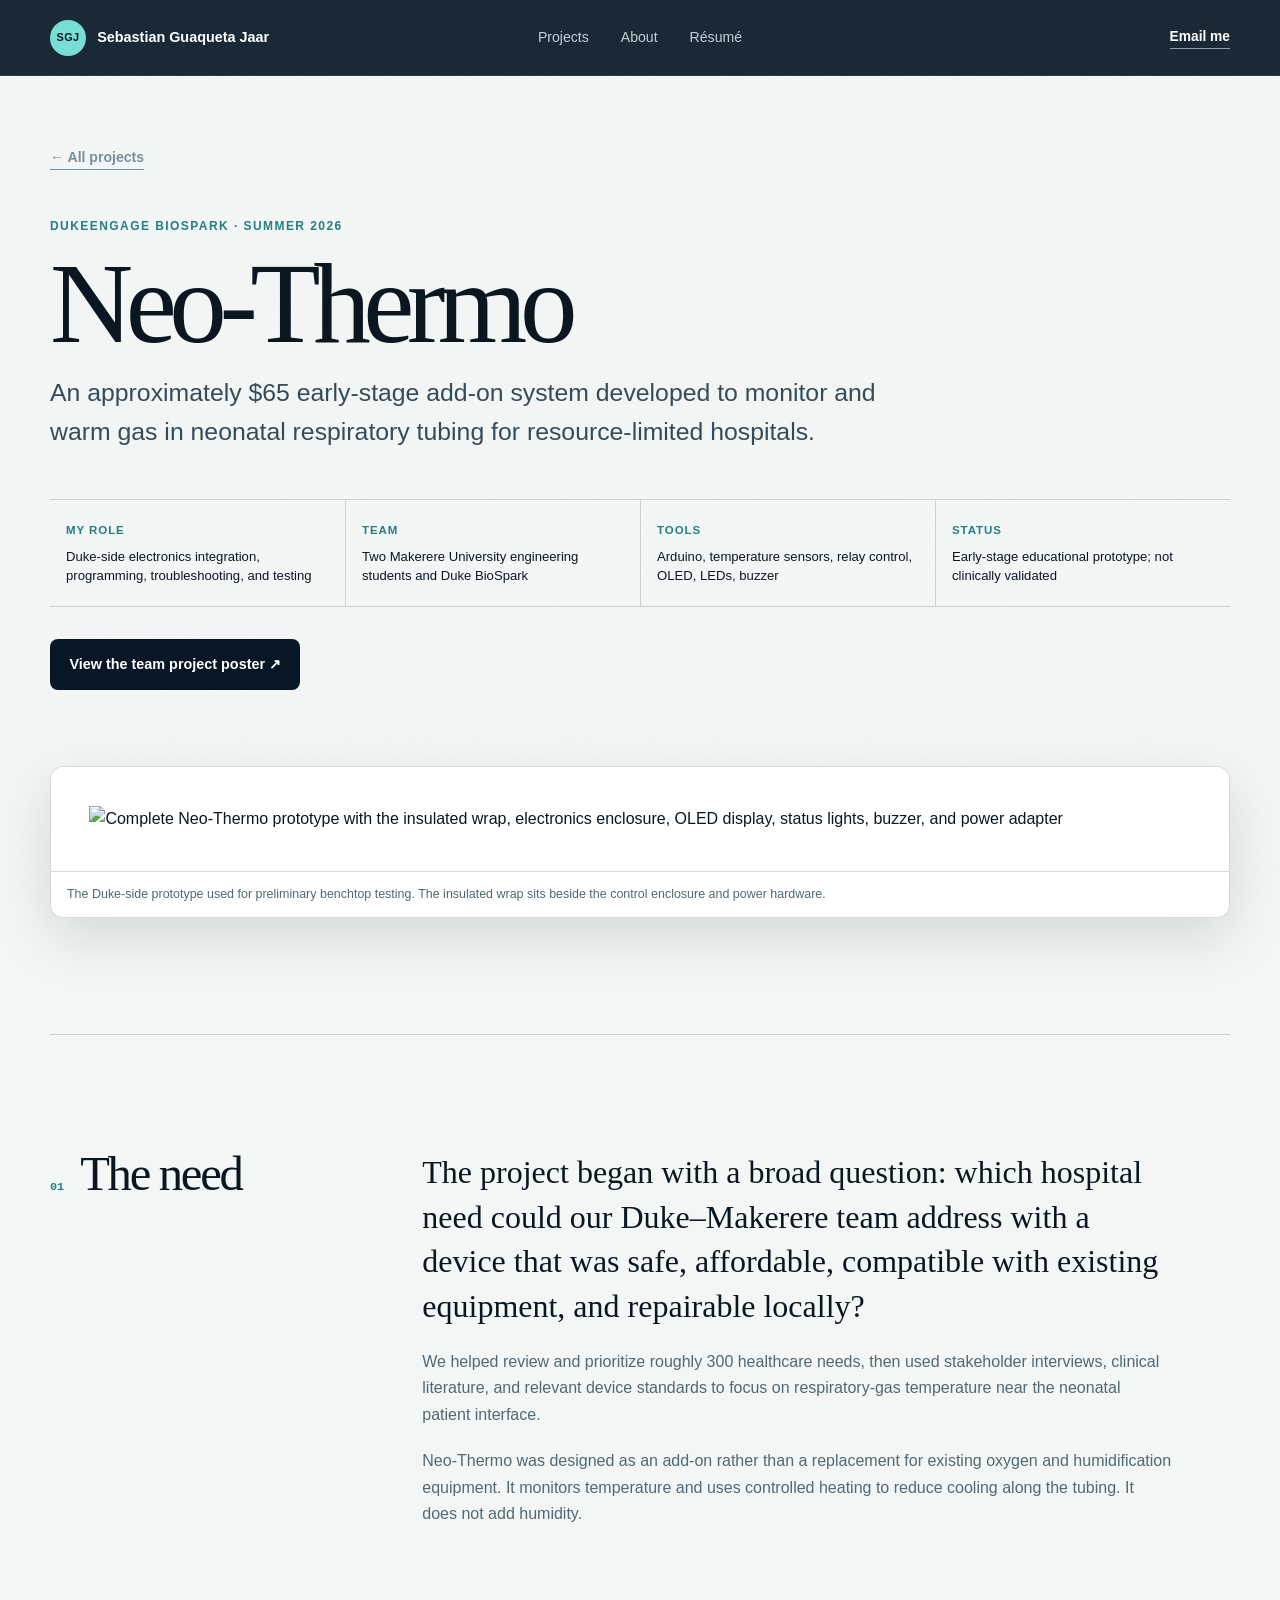
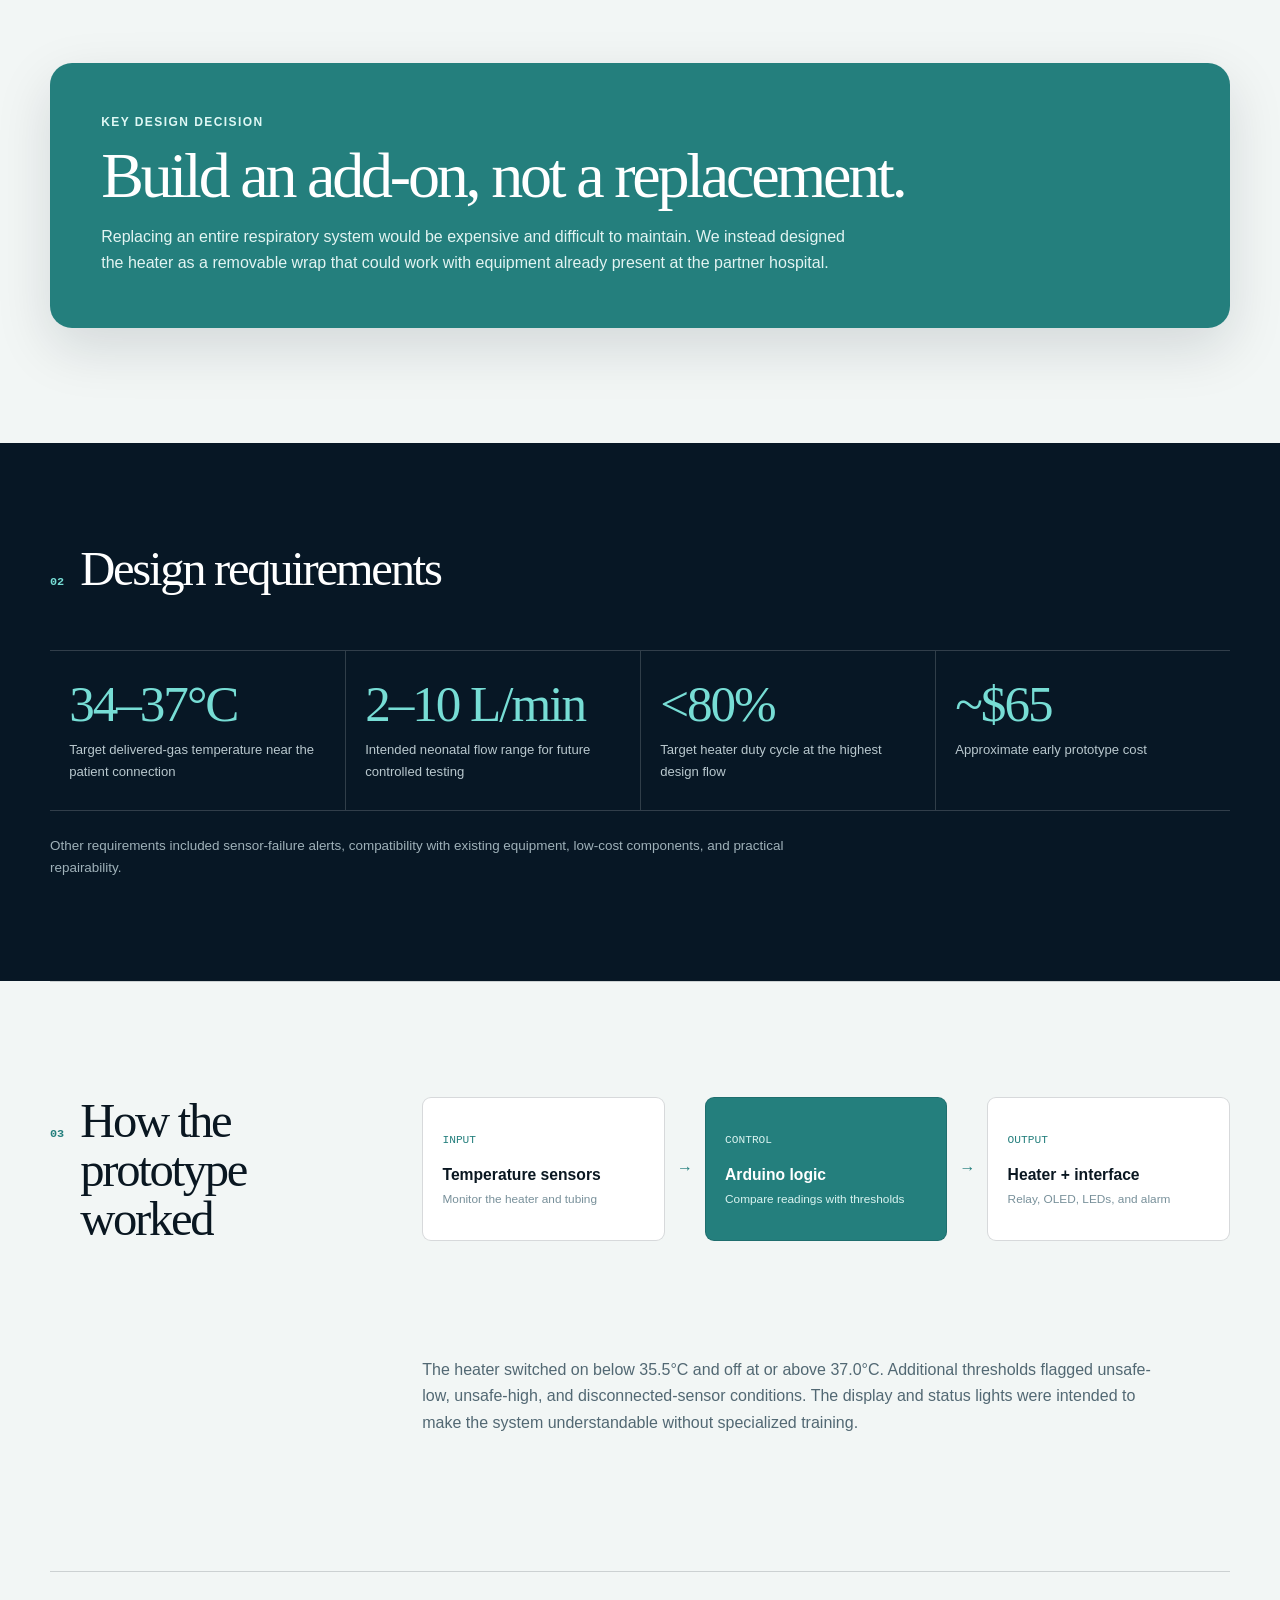
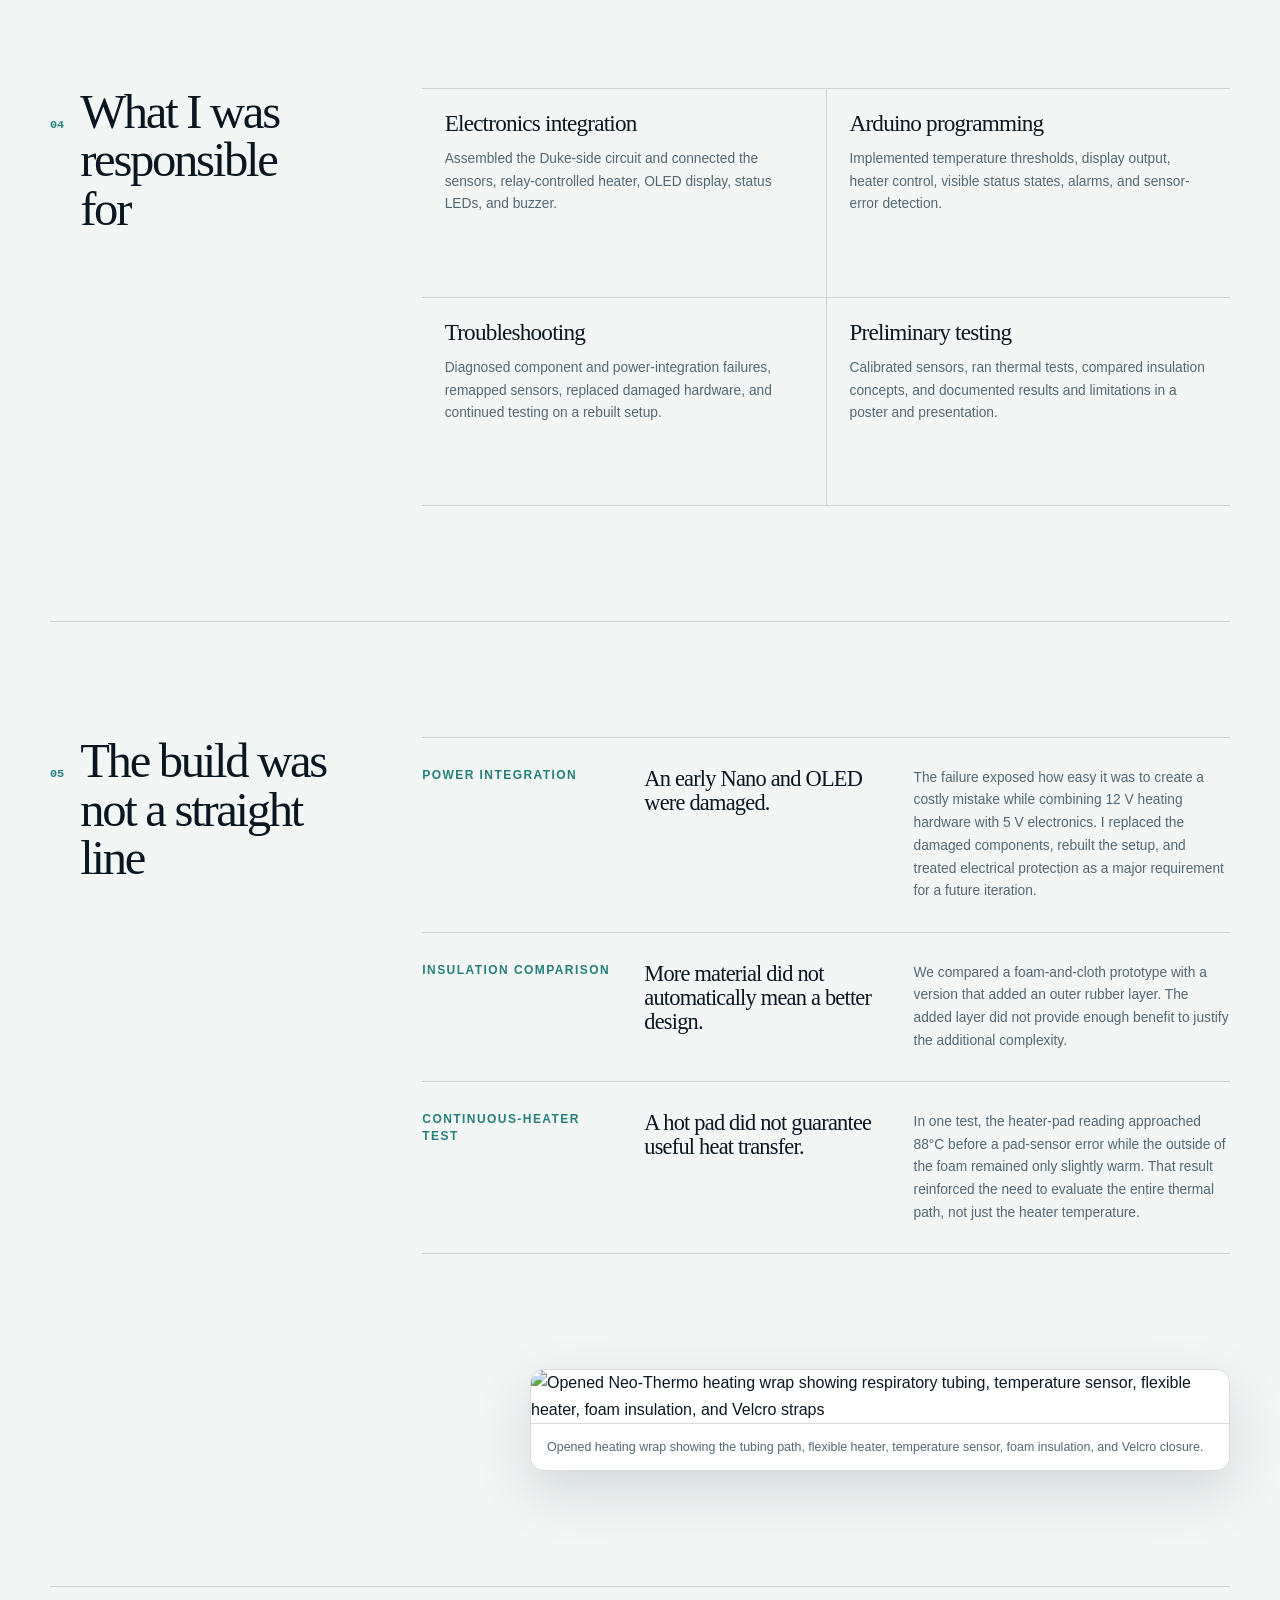
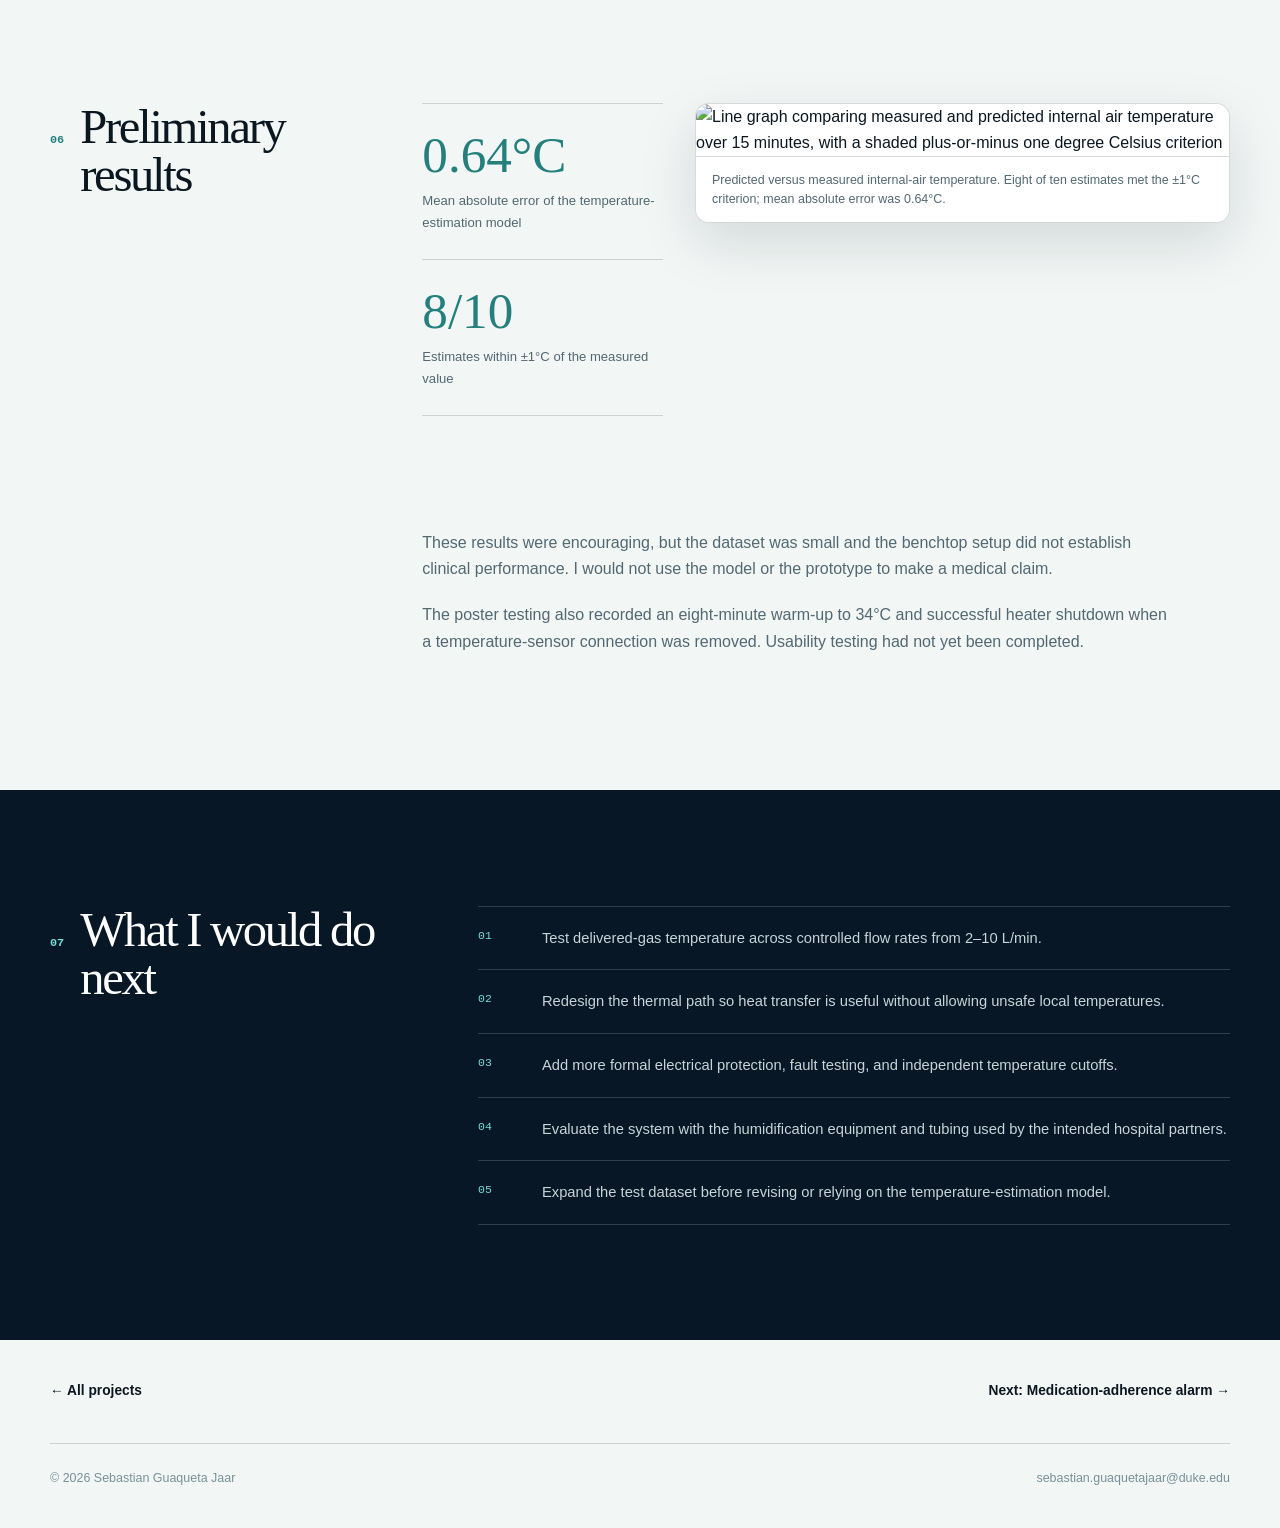
==== index.html @ a5edb650 "Upload portfolio website" ====
<!doctype html>
<html lang="en">
  <head>
    <meta charset="UTF-8" />
    <meta name="viewport" content="width=device-width, initial-scale=1.0" />
    <meta
      name="description"
      content="Neo-Thermo: Sebastian Guaqueta Jaar's work on an early-stage system for monitoring and warming gas in neonatal respiratory tubing."
    />
    <meta name="theme-color" content="#071725" />
    <meta property="og:title" content="Neo-Thermo — Sebastian Guaqueta Jaar" />
    <meta
      property="og:description"
      content="Requirements, electronics integration, troubleshooting, and preliminary thermal testing for an early-stage neonatal respiratory-gas warming concept."
    />
    <meta property="og:type" content="article" />
    <link rel="icon" href="../../assets/sgj-mark.svg" type="image/svg+xml" />
    <link rel="stylesheet" href="../../styles.css" />
    <script src="../../script.js" defer></script>
    <title>Neo-Thermo — Sebastian Guaqueta Jaar</title>
  </head>
  <body>
    <a class="skip-link" href="#main">Skip to main content</a>

    <header class="site-header" data-header>
      <a class="brand" href="../../" aria-label="Sebastian Guaqueta Jaar, home">
        <span class="brand-mark" aria-hidden="true">SGJ</span>
        <span>Sebastian Guaqueta Jaar</span>
      </a>
      <nav class="site-nav" aria-label="Primary navigation">
        <a href="../../#work">Projects</a>
        <a href="../../#about">About</a>
        <a href="../../Sebastian-Guaqueta-Jaar-Resume.pdf" download>Résumé</a>
      </nav>
      <a class="header-contact" href="mailto:sebastian.guaquetajaar@duke.edu">Email me</a>
    </header>

    <main id="main">
      <section class="case-hero page-width">
        <a class="back-link reveal" href="../../#work">← All projects</a>
        <p class="kicker reveal">DukeEngage BioSpark · Summer 2026</p>
        <h1 class="reveal">Neo-Thermo</h1>
        <p class="case-summary reveal">
          An approximately $65 early-stage add-on system developed to monitor
          and warm gas in neonatal respiratory tubing for resource-limited hospitals.
        </p>
        <dl class="case-facts reveal">
          <div>
            <dt>My role</dt>
            <dd>Duke-side electronics integration, programming, troubleshooting, and testing</dd>
          </div>
          <div>
            <dt>Team</dt>
            <dd>Two Makerere University engineering students and Duke BioSpark</dd>
          </div>
          <div>
            <dt>Tools</dt>
            <dd>Arduino, temperature sensors, relay control, OLED, LEDs, buzzer</dd>
          </div>
          <div>
            <dt>Status</dt>
            <dd>Early-stage educational prototype; not clinically validated</dd>
          </div>
        </dl>
        <div class="case-actions reveal">
          <a
            class="button button-dark"
            href="../../assets/neo-thermo-poster.pdf"
            target="_blank"
            rel="noopener noreferrer"
          >
            View the team project poster ↗
          </a>
        </div>
      </section>

      <section class="case-media-hero page-width reveal">
        <figure class="project-figure project-figure-hero">
          <img
            src="../../assets/neo-thermo-prototype.jpg"
            alt="Complete Neo-Thermo prototype with the insulated wrap, electronics enclosure, OLED display, status lights, buzzer, and power adapter"
          />
          <figcaption>
            The Duke-side prototype used for preliminary benchtop testing.
            The insulated wrap sits beside the control enclosure and power hardware.
          </figcaption>
        </figure>
      </section>

      <section class="case-section page-width">
        <div class="case-section-label reveal">
          <span>01</span>
          <h2>The need</h2>
        </div>
        <div class="case-prose reveal">
          <p class="lead">
            The project began with a broad question: which hospital need could
            our Duke–Makerere team address with a device that was safe, affordable,
            compatible with existing equipment, and repairable locally?
          </p>
          <p>
            We helped review and prioritize roughly 300 healthcare needs, then
            used stakeholder interviews, clinical literature, and relevant
            device standards to focus on respiratory-gas temperature near the
            neonatal patient interface.
          </p>
          <p>
            Neo-Thermo was designed as an add-on rather than a replacement for
            existing oxygen and humidification equipment. It monitors temperature
            and uses controlled heating to reduce cooling along the tubing. It
            does not add humidity.
          </p>
        </div>
      </section>

      <aside class="decision-section page-width reveal" aria-labelledby="neo-decision-title">
        <p class="small-label">Key design decision</p>
        <h2 id="neo-decision-title">Build an add-on, not a replacement.</h2>
        <p>
          Replacing an entire respiratory system would be expensive and difficult
          to maintain. We instead designed the heater as a removable wrap that
          could work with equipment already present at the partner hospital.
        </p>
      </aside>

      <section class="requirements-band">
        <div class="page-width">
          <div class="case-section-label light-label reveal">
            <span>02</span>
            <h2>Design requirements</h2>
          </div>
          <div class="requirements-grid reveal">
            <article>
              <h3>34–37°C</h3>
              <p>Target delivered-gas temperature near the patient connection</p>
            </article>
            <article>
              <h3>2–10 L/min</h3>
              <p>Intended neonatal flow range for future controlled testing</p>
            </article>
            <article>
              <h3>&lt;80%</h3>
              <p>Target heater duty cycle at the highest design flow</p>
            </article>
            <article>
              <h3>~$65</h3>
              <p>Approximate early prototype cost</p>
            </article>
          </div>
          <p class="band-note reveal">
            Other requirements included sensor-failure alerts, compatibility
            with existing equipment, low-cost components, and practical repairability.
          </p>
        </div>
      </section>

      <section class="case-section page-width">
        <div class="case-section-label reveal">
          <span>03</span>
          <h2>How the prototype worked</h2>
        </div>
        <div class="system-block reveal" role="img" aria-label="Temperature sensors feed Arduino control logic, which regulates the heater and drives the display and safety alerts">
          <div>
            <span>Input</span>
            <strong>Temperature sensors</strong>
            <small>Monitor the heater and tubing</small>
          </div>
          <b aria-hidden="true">→</b>
          <div>
            <span>Control</span>
            <strong>Arduino logic</strong>
            <small>Compare readings with thresholds</small>
          </div>
          <b aria-hidden="true">→</b>
          <div>
            <span>Output</span>
            <strong>Heater + interface</strong>
            <small>Relay, OLED, LEDs, and alarm</small>
          </div>
        </div>
        <div class="case-prose offset-prose reveal">
          <p>
            The heater switched on below 35.5°C and off at or above 37.0°C.
            Additional thresholds flagged unsafe-low, unsafe-high, and
            disconnected-sensor conditions. The display and status lights were
            intended to make the system understandable without specialized training.
          </p>
        </div>
      </section>

      <section class="case-section page-width">
        <div class="case-section-label reveal">
          <span>04</span>
          <h2>What I was responsible for</h2>
        </div>
        <div class="contribution-grid reveal">
          <article>
            <h3>Electronics integration</h3>
            <p>
              Assembled the Duke-side circuit and connected the sensors,
              relay-controlled heater, OLED display, status LEDs, and buzzer.
            </p>
          </article>
          <article>
            <h3>Arduino programming</h3>
            <p>
              Implemented temperature thresholds, display output, heater control,
              visible status states, alarms, and sensor-error detection.
            </p>
          </article>
          <article>
            <h3>Troubleshooting</h3>
            <p>
              Diagnosed component and power-integration failures, remapped sensors,
              replaced damaged hardware, and continued testing on a rebuilt setup.
            </p>
          </article>
          <article>
            <h3>Preliminary testing</h3>
            <p>
              Calibrated sensors, ran thermal tests, compared insulation concepts,
              and documented results and limitations in a poster and presentation.
            </p>
          </article>
        </div>
      </section>

      <section class="case-section page-width">
        <div class="case-section-label reveal">
          <span>05</span>
          <h2>The build was not a straight line</h2>
        </div>
        <div class="build-log reveal">
          <article>
            <p class="log-step">Power integration</p>
            <h3>An early Nano and OLED were damaged.</h3>
            <p>
              The failure exposed how easy it was to create a costly mistake
              while combining 12 V heating hardware with 5 V electronics.
              I replaced the damaged components, rebuilt the setup, and treated
              electrical protection as a major requirement for a future iteration.
            </p>
          </article>
          <article>
            <p class="log-step">Insulation comparison</p>
            <h3>More material did not automatically mean a better design.</h3>
            <p>
              We compared a foam-and-cloth prototype with a version that added
              an outer rubber layer. The added layer did not provide enough benefit
              to justify the additional complexity.
            </p>
          </article>
          <article>
            <p class="log-step">Continuous-heater test</p>
            <h3>A hot pad did not guarantee useful heat transfer.</h3>
            <p>
              In one test, the heater-pad reading approached 88°C before a pad-sensor
              error while the outside of the foam remained only slightly warm.
              That result reinforced the need to evaluate the entire thermal path,
              not just the heater temperature.
            </p>
          </article>
        </div>
      </section>

      <section class="single-project-figure page-width">
        <figure class="project-figure reveal">
          <img
            src="../../assets/neo-thermo-heating-wrap.jpg"
            alt="Opened Neo-Thermo heating wrap showing respiratory tubing, temperature sensor, flexible heater, foam insulation, and Velcro straps"
            loading="lazy"
          />
          <figcaption>
            Opened heating wrap showing the tubing path, flexible heater,
            temperature sensor, foam insulation, and Velcro closure.
          </figcaption>
        </figure>
      </section>

      <section class="results-section page-width">
        <div class="case-section-label reveal">
          <span>06</span>
          <h2>Preliminary results</h2>
        </div>
        <div class="results-layout">
          <div class="results-numbers reveal">
            <article>
              <strong>0.64°C</strong>
              <span>Mean absolute error of the temperature-estimation model</span>
            </article>
            <article>
              <strong>8/10</strong>
              <span>Estimates within ±1°C of the measured value</span>
            </article>
          </div>
          <figure class="project-figure graph-figure reveal">
            <img
              src="../../assets/neo-thermo-temperature-graph.jpg"
              alt="Line graph comparing measured and predicted internal air temperature over 15 minutes, with a shaded plus-or-minus one degree Celsius criterion"
              loading="lazy"
            />
            <figcaption>
              Predicted versus measured internal-air temperature. Eight of ten
              estimates met the ±1°C criterion; mean absolute error was 0.64°C.
            </figcaption>
          </figure>
        </div>
        <div class="case-prose offset-prose reveal">
          <p>
            These results were encouraging, but the dataset was small and the
            benchtop setup did not establish clinical performance. I would not
            use the model or the prototype to make a medical claim.
          </p>
          <p>
            The poster testing also recorded an eight-minute warm-up to 34°C
            and successful heater shutdown when a temperature-sensor connection
            was removed. Usability testing had not yet been completed.
          </p>
        </div>
      </section>

      <section class="next-section">
        <div class="page-width next-layout">
          <div class="case-section-label light-label reveal">
            <span>07</span>
            <h2>What I would do next</h2>
          </div>
          <ol class="next-list reveal">
            <li>
              <span>01</span>
              <p>Test delivered-gas temperature across controlled flow rates from 2–10 L/min.</p>
            </li>
            <li>
              <span>02</span>
              <p>Redesign the thermal path so heat transfer is useful without allowing unsafe local temperatures.</p>
            </li>
            <li>
              <span>03</span>
              <p>Add more formal electrical protection, fault testing, and independent temperature cutoffs.</p>
            </li>
            <li>
              <span>04</span>
              <p>Evaluate the system with the humidification equipment and tubing used by the intended hospital partners.</p>
            </li>
            <li>
              <span>05</span>
              <p>Expand the test dataset before revising or relying on the temperature-estimation model.</p>
            </li>
          </ol>
        </div>
      </section>

      <nav class="case-navigation page-width" aria-label="Project navigation">
        <a href="../../#work">← All projects</a>
        <a href="../medication-adherence/">Next: Medication-adherence alarm →</a>
      </nav>
    </main>

    <footer class="site-footer page-width">
      <p>© <span data-year>2026</span> Sebastian Guaqueta Jaar</p>
      <a href="mailto:sebastian.guaquetajaar@duke.edu">sebastian.guaquetajaar@duke.edu</a>
    </footer>
  </body>
</html>
---- styles.css ----
:root {
  --ink: #0a1721;
  --navy: #071725;
  --navy-2: #0d2638;
  --blue: #1261a6;
  --teal: #247f7d;
  --cyan: #77ddd5;
  --paper: #f2f6f5;
  --white: #ffffff;
  --muted: #526873;
  --faint: #78909a;
  --line: rgba(10, 23, 33, 0.16);
  --line-light: rgba(255, 255, 255, 0.17);
  --amber: #f0b35b;
  --serif: "Iowan Old Style", "Palatino Linotype", "Book Antiqua", Palatino, Georgia, serif;
  --sans: "Avenir Next", Avenir, "Segoe UI", Helvetica, Arial, sans-serif;
  --mono: ui-monospace, SFMono-Regular, Menlo, Monaco, Consolas, monospace;
  --page: 1180px;
  --radius: 14px;
  --radius-large: 22px;
  --shadow: 0 20px 55px rgba(7, 23, 37, 0.13);
}

* {
  box-sizing: border-box;
}

html {
  scroll-behavior: smooth;
  scroll-padding-top: 6.5rem;
}

body {
  margin: 0;
  min-width: 320px;
  color: var(--ink);
  background: var(--paper);
  font-family: var(--sans);
  font-size: 1rem;
  line-height: 1.65;
  text-rendering: optimizeLegibility;
}

body::before {
  position: fixed;
  inset: 0;
  z-index: -1;
  content: "";
  opacity: 0.02;
  background-image: url("data:image/svg+xml,%3Csvg viewBox='0 0 120 120' xmlns='http://www.w3.org/2000/svg'%3E%3Cfilter id='n'%3E%3CfeTurbulence type='fractalNoise' baseFrequency='.82' numOctaves='3' stitchTiles='stitch'/%3E%3C/filter%3E%3Crect width='100%25' height='100%25' filter='url(%23n)'/%3E%3C/svg%3E");
  pointer-events: none;
}

a {
  color: inherit;
  text-decoration: none;
}

button,
a {
  -webkit-tap-highlight-color: transparent;
}

::selection {
  color: var(--ink);
  background: var(--cyan);
}

:focus-visible {
  outline: 3px solid var(--amber);
  outline-offset: 4px;
}

.skip-link {
  position: fixed;
  top: 0.75rem;
  left: 0.75rem;
  z-index: 1000;
  padding: 0.65rem 0.9rem;
  color: var(--ink);
  background: var(--cyan);
  border-radius: 7px;
  font-weight: 750;
  transform: translateY(-160%);
  transition: transform 160ms ease;
}

.skip-link:focus {
  transform: translateY(0);
}

.page-width {
  width: min(calc(100% - 3rem), var(--page));
  margin-inline: auto;
}

.site-header {
  position: fixed;
  top: 0;
  right: 0;
  left: 0;
  z-index: 100;
  display: grid;
  grid-template-columns: 1fr auto 1fr;
  gap: 2rem;
  width: 100%;
  min-height: 4.75rem;
  padding: 0.75rem max(1.5rem, calc((100vw - var(--page)) / 2));
  color: var(--white);
  background: rgba(7, 23, 37, 0.92);
  border-bottom: 1px solid rgba(255, 255, 255, 0.08);
  align-items: center;
  backdrop-filter: blur(16px);
  transition: background-color 160ms ease, box-shadow 160ms ease;
}

.site-header.is-scrolled {
  background: rgba(7, 23, 37, 0.98);
  box-shadow: 0 8px 30px rgba(7, 23, 37, 0.14);
}

.brand {
  display: inline-flex;
  gap: 0.7rem;
  align-items: center;
  justify-self: start;
  font-size: 0.9rem;
  font-weight: 700;
}

.brand-mark {
  display: grid;
  width: 2.25rem;
  height: 2.25rem;
  color: var(--ink);
  background: var(--cyan);
  border-radius: 50%;
  place-items: center;
  font-size: 0.68rem;
  font-weight: 850;
  letter-spacing: 0.04em;
}

.site-nav {
  display: flex;
  gap: 2rem;
  color: #c5d0d5;
  justify-self: center;
  font-size: 0.88rem;
}

.site-nav a,
.header-contact {
  transition: color 150ms ease;
}

.site-nav a:hover,
.site-nav a:focus-visible,
.header-contact:hover,
.header-contact:focus-visible {
  color: var(--cyan);
}

.header-contact {
  justify-self: end;
  color: var(--white);
  border-bottom: 1px solid rgba(255, 255, 255, 0.55);
  font-size: 0.86rem;
  font-weight: 700;
}

.kicker,
.small-label,
.project-context,
.ongoing-date,
.log-step {
  margin: 0;
  color: var(--teal);
  font-size: 0.75rem;
  font-weight: 800;
  letter-spacing: 0.12em;
  line-height: 1.45;
  text-transform: uppercase;
}

.home-hero {
  display: grid;
  grid-template-columns: minmax(0, 1.35fr) minmax(330px, 0.65fr);
  gap: clamp(3rem, 7vw, 7rem);
  padding-top: clamp(10rem, 18vh, 13rem);
  padding-bottom: clamp(6rem, 11vw, 9rem);
  align-items: end;
}

.home-hero h1 {
  margin: 1rem 0 1.25rem;
  font-family: var(--serif);
  font-size: clamp(4rem, 8vw, 7.6rem);
  font-weight: 500;
  letter-spacing: -0.06em;
  line-height: 0.95;
}

.hero-intro {
  max-width: 740px;
  margin: 0;
  color: #354c58;
  font-size: clamp(1.15rem, 1.7vw, 1.4rem);
  line-height: 1.65;
}

.hero-links,
.case-actions,
.contact-links {
  display: flex;
  flex-wrap: wrap;
  gap: 1rem;
  align-items: center;
}

.hero-links {
  margin-top: 2rem;
}

.button {
  display: inline-flex;
  min-height: 3.15rem;
  padding: 0.78rem 1.15rem;
  border: 1px solid transparent;
  border-radius: 8px;
  align-items: center;
  justify-content: center;
  font-size: 0.9rem;
  font-weight: 750;
  line-height: 1.25;
  transition: background-color 150ms ease, color 150ms ease, transform 150ms ease;
}

.button:hover {
  transform: translateY(-2px);
}

.button-dark {
  color: var(--white);
  background: var(--navy);
}

.button-dark:hover {
  background: var(--navy-2);
}

.button-light {
  color: var(--navy);
  background: var(--white);
}

.button-light:hover {
  background: var(--cyan);
}

.plain-link,
.project-link,
.back-link {
  display: inline-flex;
  gap: 0.45rem;
  border-bottom: 1px solid currentColor;
  align-items: center;
  font-size: 0.88rem;
  font-weight: 750;
}

.plain-link:hover,
.project-link:hover,
.back-link:hover {
  color: var(--teal);
}

.current-card {
  padding: 1.55rem;
  color: var(--white);
  background: var(--navy);
  border-radius: var(--radius);
  box-shadow: var(--shadow);
}

.current-card .small-label {
  color: var(--cyan);
}

.current-card dl {
  margin: 1.4rem 0 0;
}

.current-card dl > div {
  display: grid;
  grid-template-columns: 6.3rem 1fr;
  gap: 0.8rem;
  padding: 0.95rem 0;
  border-top: 1px solid var(--line-light);
}

.current-card dt {
  color: #91a8b2;
  font-size: 0.76rem;
  font-weight: 700;
}

.current-card dd {
  margin: 0;
  font-size: 0.86rem;
  line-height: 1.45;
}

.work,
.ongoing,
.about {
  padding-top: clamp(6rem, 10vw, 9rem);
  padding-bottom: clamp(6rem, 10vw, 9rem);
}

.work {
  border-top: 1px solid var(--line);
}

.section-intro {
  display: grid;
  grid-template-columns: minmax(140px, 0.3fr) minmax(330px, 0.8fr) minmax(240px, 0.5fr);
  gap: clamp(1.5rem, 4vw, 4rem);
  margin-bottom: clamp(3rem, 6vw, 5rem);
  align-items: start;
}

.section-intro h2,
.about-copy h2,
.contact-inner h2,
.case-section-label h2,
.paper-callout h2 {
  margin: 0;
  font-family: var(--serif);
  font-size: clamp(2.45rem, 4.7vw, 4.7rem);
  font-weight: 500;
  letter-spacing: -0.047em;
  line-height: 1;
}

.section-intro > p:last-child {
  margin: 0.25rem 0 0;
  color: var(--muted);
}

.feature-card {
  display: grid;
  grid-template-columns: minmax(350px, 1.05fr) minmax(0, 0.95fr);
  gap: clamp(2rem, 5vw, 5rem);
  padding: 1.5rem 0 clamp(5rem, 8vw, 7rem);
  border-top: 1px solid var(--line);
  align-items: center;
}

.feature-media {
  min-height: 34rem;
}

.card-media {
  min-height: 21rem;
  aspect-ratio: 16 / 10;
}

.project-cover {
  position: relative;
  display: block;
  overflow: hidden;
  background: #e4ebea;
  border: 1px solid var(--line);
  border-radius: var(--radius);
  box-shadow: var(--shadow);
}

.project-cover img {
  position: absolute;
  inset: 0;
  width: 100%;
  height: 100%;
  object-fit: cover;
  transition: transform 220ms ease;
}

.project-cover-contain img {
  padding: clamp(1rem, 3vw, 2.5rem);
  background: var(--white);
  object-fit: contain;
}

.project-cover:hover img {
  transform: scale(1.015);
}

.cover-label {
  position: absolute;
  right: 0.85rem;
  bottom: 0.85rem;
  left: 0.85rem;
  padding: 0.65rem 0.8rem;
  color: var(--white);
  background: rgba(7, 23, 37, 0.88);
  border: 1px solid rgba(255, 255, 255, 0.15);
  border-radius: 8px;
  font-size: 0.75rem;
  font-weight: 750;
  line-height: 1.35;
  backdrop-filter: blur(9px);
}

.research-cover {
  display: flex;
  min-height: 21rem;
  padding: 1.4rem;
  color: var(--white);
  background:
    linear-gradient(135deg, rgba(119, 221, 213, 0.15), transparent 44%),
    var(--navy);
  border-radius: var(--radius);
  box-shadow: var(--shadow);
  flex-direction: column;
  justify-content: space-between;
  transition: transform 180ms ease, box-shadow 180ms ease;
}

.research-cover:hover {
  box-shadow: 0 24px 65px rgba(7, 23, 37, 0.2);
  transform: translateY(-3px);
}

.research-cover-top,
.research-cover-foot {
  color: var(--cyan);
  font-size: 0.72rem;
  font-weight: 800;
  letter-spacing: 0.1em;
  text-transform: uppercase;
}

.research-cover > strong {
  max-width: 26rem;
  font-family: var(--serif);
  font-size: clamp(2rem, 3.5vw, 3.2rem);
  font-weight: 500;
  letter-spacing: -0.04em;
  line-height: 1;
}

.research-cover dl {
  display: grid;
  grid-template-columns: repeat(3, 1fr);
  margin: 0;
  border-top: 1px solid var(--line-light);
  border-bottom: 1px solid var(--line-light);
}

.research-cover dl > div {
  padding: 0.85rem 0.4rem;
}

.research-cover dl > div + div {
  border-left: 1px solid var(--line-light);
}

.research-cover dt {
  font-family: var(--serif);
  font-size: 1.5rem;
  line-height: 1;
}

.research-cover dd {
  margin: 0.35rem 0 0;
  color: #acbdc4;
  font-size: 0.7rem;
}

.feature-copy h3,
.card-copy h3,
.ongoing-item h3,
.contribution-grid h3,
.build-log h3,
.research-process h3 {
  margin: 0;
  font-family: var(--serif);
  font-weight: 500;
  letter-spacing: -0.035em;
  line-height: 1.08;
}

.feature-copy h3 {
  margin-top: 0.8rem;
  font-size: clamp(3rem, 5vw, 5.4rem);
}

.feature-copy > p:not(.project-context):not(.role-note) {
  max-width: 610px;
  color: #3d535e;
  font-size: 1.04rem;
}

.quick-results {
  display: grid;
  grid-template-columns: repeat(3, 1fr);
  margin: 2rem 0;
  border-top: 1px solid var(--line);
  border-bottom: 1px solid var(--line);
}

.quick-results > div {
  padding: 1.1rem 0.6rem;
}

.quick-results > div + div {
  border-left: 1px solid var(--line);
}

.quick-results dt {
  font-family: var(--serif);
  font-size: 1.65rem;
  line-height: 1;
}

.quick-results dd {
  margin: 0.45rem 0 0;
  color: var(--faint);
  font-size: 0.72rem;
  line-height: 1.35;
}

.role-note {
  margin: 1.4rem 0;
  color: var(--muted);
  font-size: 0.88rem;
}

.role-note strong {
  color: var(--ink);
}

.project-link {
  margin-top: 0.4rem;
  color: var(--teal);
}

.project-card-grid {
  display: grid;
  grid-template-columns: repeat(2, 1fr);
  gap: clamp(2rem, 4vw, 4rem);
}

.project-card {
  padding-top: 1.3rem;
  border-top: 1px solid var(--line);
}

.card-copy {
  padding-top: 1.7rem;
}

.card-copy h3 {
  margin-top: 0.75rem;
  font-size: clamp(2rem, 3.3vw, 3.2rem);
}

.card-copy > p:not(.project-context):not(.role-note) {
  color: var(--muted);
}

.ongoing {
  border-top: 1px solid var(--line);
}

.compact-intro {
  margin-bottom: 2.5rem;
}

.ongoing-list {
  border-top: 1px solid var(--line);
}

.ongoing-item {
  display: grid;
  grid-template-columns: 10rem minmax(0, 1fr) minmax(180px, 0.42fr);
  gap: 2rem;
  padding: 2.2rem 0;
  border-bottom: 1px solid var(--line);
  align-items: start;
}

.ongoing-date {
  color: var(--faint);
  font-size: 0.72rem;
}

.ongoing-item h3 {
  font-size: clamp(1.55rem, 2.3vw, 2.2rem);
}

.ongoing-org {
  margin: 0.35rem 0 0.8rem;
  color: var(--teal);
  font-size: 0.82rem;
  font-weight: 750;
}

.ongoing-item div > p:last-child {
  margin: 0;
  color: var(--muted);
  font-size: 0.9rem;
}

.ongoing-figure {
  grid-column: 2 / -1;
  margin: 0.5rem 0 0;
  overflow: hidden;
  background: var(--white);
  border: 1px solid var(--line);
  border-radius: var(--radius);
}

.ongoing-figure img {
  display: block;
  width: 100%;
  height: auto;
}

.ongoing-figure figcaption,
.project-figure figcaption {
  padding: 0.85rem 1rem;
  color: var(--muted);
  background: var(--white);
  border-top: 1px solid var(--line);
  font-size: 0.78rem;
  line-height: 1.5;
}

.simple-tags {
  display: flex;
  gap: 0.42rem;
  margin: 0;
  padding: 0;
  flex-wrap: wrap;
  list-style: none;
}

.simple-tags li {
  padding: 0.32rem 0.55rem;
  color: #3e5661;
  border: 1px solid var(--line);
  border-radius: 999px;
  font-size: 0.7rem;
  font-weight: 700;
}

.about {
  display: grid;
  grid-template-columns: minmax(0, 1.05fr) minmax(320px, 0.65fr);
  gap: clamp(3rem, 8vw, 8rem);
  padding-top: 0;
  align-items: start;
}

.about-copy h2 {
  max-width: 650px;
  margin-top: 1rem;
}

.about-copy > p:not(.kicker) {
  max-width: 710px;
  color: #3d535e;
  font-size: 1.03rem;
}

.skills-card {
  padding: 1.8rem;
  color: var(--white);
  background: var(--navy);
  border-radius: var(--radius);
}

.skills-card > h3 {
  margin: 0 0 1.3rem;
  font-family: var(--serif);
  font-size: 2rem;
  font-weight: 500;
}

.skill-group {
  padding: 1rem 0;
  border-top: 1px solid var(--line-light);
}

.skill-group h4 {
  margin: 0 0 0.35rem;
  color: var(--cyan);
  font-size: 0.78rem;
  letter-spacing: 0.04em;
}

.skill-group p {
  margin: 0;
  color: #c5d1d6;
  font-size: 0.85rem;
}

.contact {
  padding-bottom: 2rem;
}

.contact-inner {
  padding: clamp(2.5rem, 6vw, 5rem);
  color: var(--white);
  background: var(--teal);
  border-radius: var(--radius-large);
}

.contact-inner .kicker {
  color: var(--white);
}

.contact-inner h2 {
  margin-top: 1rem;
}

.contact-inner > p:not(.kicker) {
  max-width: 700px;
  color: #e3f2f0;
  font-size: 1.04rem;
}

.contact-links {
  margin-top: 2rem;
}

.plain-link-light {
  color: var(--white);
}

.plain-link-light:hover {
  color: var(--navy);
}

.site-footer {
  display: flex;
  gap: 1.5rem;
  padding-top: 1.5rem;
  padding-bottom: 2.5rem;
  color: var(--faint);
  justify-content: space-between;
  font-size: 0.78rem;
}

.site-footer p {
  margin: 0;
}

.site-footer a:hover {
  color: var(--teal);
}

/* Project pages */

.case-hero {
  padding-top: clamp(9rem, 15vh, 11rem);
  padding-bottom: clamp(3.5rem, 6vw, 5.5rem);
}

.back-link {
  margin-bottom: 3rem;
  color: var(--faint);
}

.case-hero h1 {
  max-width: 1050px;
  margin: 1rem 0 1.2rem;
  font-family: var(--serif);
  font-size: clamp(4.1rem, 9vw, 8.8rem);
  font-weight: 500;
  letter-spacing: -0.065em;
  line-height: 0.9;
}

.case-summary {
  max-width: 840px;
  margin: 0;
  color: #354c58;
  font-size: clamp(1.2rem, 2vw, 1.55rem);
  line-height: 1.55;
}

.case-facts {
  display: grid;
  grid-template-columns: repeat(4, 1fr);
  margin: 3rem 0 0;
  border-top: 1px solid var(--line);
  border-bottom: 1px solid var(--line);
}

.case-facts > div {
  padding: 1.3rem 1rem;
}

.case-facts > div + div {
  border-left: 1px solid var(--line);
}

.case-facts dt {
  margin-bottom: 0.45rem;
  color: var(--teal);
  font-size: 0.72rem;
  font-weight: 800;
  letter-spacing: 0.08em;
  text-transform: uppercase;
}

.case-facts dd {
  margin: 0;
  font-size: 0.82rem;
  line-height: 1.45;
}

.case-actions {
  margin-top: 2rem;
}

.case-media-hero {
  padding-bottom: clamp(5rem, 9vw, 8rem);
}

.project-figure {
  margin: 0;
  overflow: hidden;
  background: var(--white);
  border: 1px solid var(--line);
  border-radius: var(--radius);
  box-shadow: var(--shadow);
}

.project-figure img {
  display: block;
  width: 100%;
  height: auto;
  background: var(--white);
}

.project-figure-hero img {
  max-height: 43rem;
  padding: clamp(1rem, 3vw, 2.5rem);
  object-fit: contain;
}

.case-media-grid {
  display: grid;
  gap: clamp(1.5rem, 4vw, 3rem);
}

.case-media-grid-split {
  grid-template-columns: minmax(0, 1.15fr) minmax(280px, 0.85fr);
}

.case-media-grid-split .project-figure {
  display: grid;
  grid-template-rows: minmax(24rem, 1fr) auto;
}

.case-media-grid-split .project-figure img {
  width: 100%;
  height: 100%;
  object-fit: contain;
}

.case-section,
.results-section {
  display: grid;
  grid-template-columns: minmax(150px, 0.35fr) minmax(0, 1fr);
  gap: clamp(2rem, 7vw, 7rem);
  padding-top: clamp(5rem, 9vw, 8rem);
  padding-bottom: clamp(5rem, 9vw, 8rem);
  border-top: 1px solid var(--line);
  align-items: start;
}

.case-section-label {
  display: flex;
  gap: 1rem;
  align-items: baseline;
}

.case-section-label > span {
  color: var(--teal);
  font-family: var(--mono);
  font-size: 0.74rem;
  font-weight: 700;
}

.case-section-label h2 {
  font-size: clamp(2rem, 3.8vw, 3.8rem);
}

.case-prose {
  max-width: 750px;
}

.case-prose p {
  margin: 0 0 1.25rem;
  color: var(--muted);
  font-size: 1rem;
}

.case-prose .lead {
  color: var(--ink);
  font-family: var(--serif);
  font-size: clamp(1.5rem, 2.5vw, 2.2rem);
  line-height: 1.4;
}

.offset-prose {
  grid-column: 2;
  margin-top: 1.5rem;
}

.decision-section {
  margin-bottom: clamp(5rem, 9vw, 8rem);
  padding: clamp(2rem, 4vw, 3.5rem);
  color: var(--white);
  background: var(--teal);
  border-radius: var(--radius-large);
  box-shadow: var(--shadow);
}

.decision-section .small-label {
  color: #dff8f5;
}

.decision-section h2 {
  max-width: 820px;
  margin: 0.8rem 0 1rem;
  font-family: var(--serif);
  font-size: clamp(2.3rem, 5vw, 4.8rem);
  font-weight: 500;
  letter-spacing: -0.05em;
  line-height: 1;
}

.decision-section p:last-child {
  max-width: 760px;
  margin: 0;
  color: #e2f4f2;
}

.requirements-band,
.next-section,
.paper-callout {
  color: var(--white);
  background: var(--navy);
}

.requirements-band {
  padding-top: clamp(5rem, 8vw, 7rem);
  padding-bottom: clamp(5rem, 8vw, 7rem);
}

.light-label > span {
  color: var(--cyan);
}

.requirements-grid {
  display: grid;
  grid-template-columns: repeat(4, 1fr);
  margin-top: 3.5rem;
  border-top: 1px solid var(--line-light);
  border-bottom: 1px solid var(--line-light);
}

.requirements-grid article {
  padding: 1.7rem 1.2rem;
}

.requirements-grid article + article {
  border-left: 1px solid var(--line-light);
}

.requirements-grid h3 {
  margin: 0 0 0.6rem;
  color: var(--cyan);
  font-family: var(--serif);
  font-size: clamp(2.3rem, 4vw, 3.8rem);
  font-weight: 500;
  letter-spacing: -0.04em;
  line-height: 1;
}

.requirements-grid p {
  margin: 0;
  color: #b9c8ce;
  font-size: 0.82rem;
}

.band-note {
  max-width: 800px;
  margin: 1.5rem 0 0;
  color: #9fb1b9;
  font-size: 0.84rem;
}

.system-block {
  display: grid;
  grid-column: 2;
  grid-template-columns: 1fr 2.5rem 1fr 2.5rem 1fr;
  gap: 0;
  align-items: center;
}

.system-block > div {
  display: flex;
  min-height: 9rem;
  padding: 1.2rem;
  background: var(--white);
  border: 1px solid var(--line);
  border-radius: 9px;
  flex-direction: column;
  justify-content: center;
}

.system-block > div:nth-of-type(2) {
  color: var(--white);
  background: var(--teal);
}

.system-block > div:nth-of-type(2) span,
.system-block > div:nth-of-type(2) small {
  color: #d9f3f0;
}

.system-block span {
  margin-bottom: 0.8rem;
  color: var(--teal);
  font-family: var(--mono);
  font-size: 0.7rem;
  text-transform: uppercase;
}

.system-block strong {
  font-size: 0.98rem;
}

.system-block small {
  margin-top: 0.25rem;
  color: var(--faint);
  font-size: 0.74rem;
  line-height: 1.35;
}

.system-block > b {
  color: var(--teal);
  text-align: center;
  font-family: var(--mono);
  font-weight: 500;
}

.system-block-four {
  grid-template-columns: 1fr 1.8rem 1fr 1.8rem 1fr 1.8rem 1fr;
}

.system-block-four > div:nth-of-type(2) {
  color: var(--ink);
  background: var(--white);
}

.system-block-four > div:nth-of-type(2) span {
  color: var(--teal);
}

.system-block-four > div:nth-of-type(2) small {
  color: var(--faint);
}

.system-block-four > div:nth-of-type(3) {
  color: var(--white);
  background: var(--teal);
}

.system-block-four > div:nth-of-type(3) span,
.system-block-four > div:nth-of-type(3) small {
  color: #d9f3f0;
}

.contribution-grid {
  display: grid;
  grid-column: 2;
  grid-template-columns: repeat(2, 1fr);
  border-top: 1px solid var(--line);
  border-bottom: 1px solid var(--line);
}

.contribution-grid article {
  min-height: 13rem;
  padding: 1.4rem;
}

.contribution-grid article:nth-child(even) {
  border-left: 1px solid var(--line);
}

.contribution-grid article:nth-child(n + 3) {
  border-top: 1px solid var(--line);
}

.contribution-grid h3 {
  font-size: 1.45rem;
}

.contribution-grid p {
  margin: 0.75rem 0 0;
  color: var(--muted);
  font-size: 0.86rem;
}

.three-up {
  grid-template-columns: repeat(3, 1fr);
}

.three-up article:nth-child(3) {
  border-top: 0;
  border-left: 1px solid var(--line);
}

.build-log {
  grid-column: 2;
  border-top: 1px solid var(--line);
}

.build-log article {
  display: grid;
  grid-template-columns: minmax(190px, 0.55fr) minmax(230px, 0.75fr) minmax(260px, 1fr);
  gap: 2rem;
  padding: 1.8rem 0;
  border-bottom: 1px solid var(--line);
}

.build-log h3 {
  font-size: 1.4rem;
}

.build-log article > p:last-child {
  margin: 0;
  color: var(--muted);
  font-size: 0.86rem;
}

.process-media {
  display: grid;
  grid-template-columns: repeat(2, 1fr);
  gap: clamp(1.5rem, 4vw, 3.5rem);
  padding-bottom: clamp(5rem, 9vw, 8rem);
}

.single-project-figure {
  display: flex;
  padding-bottom: clamp(5rem, 9vw, 8rem);
  justify-content: flex-end;
}

.single-project-figure .project-figure {
  width: min(100%, 700px);
}

.process-media .project-figure {
  display: grid;
  grid-template-rows: minmax(27rem, 1fr) auto;
}

.process-media .project-figure img {
  width: 100%;
  height: 100%;
  object-fit: contain;
}

.project-figure-dark,
.project-figure-dark img {
  background: #061316;
}

.graph-figure {
  align-self: start;
}

.results-layout {
  display: grid;
  grid-column: 2;
  grid-template-columns: minmax(220px, 0.45fr) minmax(320px, 1fr);
  gap: 2rem;
}

.results-numbers {
  border-top: 1px solid var(--line);
}

.results-numbers article {
  padding: 1.6rem 0;
  border-bottom: 1px solid var(--line);
}

.results-numbers strong {
  display: block;
  color: var(--teal);
  font-family: var(--serif);
  font-size: clamp(2.5rem, 4vw, 4rem);
  font-weight: 500;
  line-height: 1;
}

.results-numbers span {
  display: block;
  margin-top: 0.6rem;
  color: var(--muted);
  font-size: 0.82rem;
}

.test-grid {
  display: grid;
  grid-column: 2;
  grid-template-columns: repeat(4, 1fr);
  border-top: 1px solid var(--line);
  border-bottom: 1px solid var(--line);
}

.data-section {
  display: grid;
  grid-template-columns: minmax(150px, 0.35fr) minmax(0, 1fr);
  gap: clamp(2rem, 7vw, 7rem);
  padding-top: clamp(5rem, 9vw, 8rem);
  padding-bottom: clamp(5rem, 9vw, 8rem);
  border-top: 1px solid var(--line);
  align-items: start;
}

.data-table-wrap {
  min-width: 0;
  overflow-x: auto;
}

.data-table-wrap table {
  width: 100%;
  min-width: 640px;
  border-collapse: collapse;
  font-size: 0.86rem;
}

.data-table-wrap th,
.data-table-wrap td {
  padding: 0.95rem 1rem;
  text-align: left;
  border-bottom: 1px solid var(--line);
}

.data-table-wrap thead th {
  color: var(--teal);
  border-top: 1px solid var(--line);
  font-size: 0.72rem;
  letter-spacing: 0.08em;
  text-transform: uppercase;
}

.data-table-wrap tbody th {
  font-weight: 750;
}

.table-note {
  max-width: 720px;
  margin: 1rem 0 0;
  color: var(--muted);
  font-size: 0.8rem;
}

.test-grid article {
  padding: 1.6rem 1rem;
}

.test-grid article + article {
  border-left: 1px solid var(--line);
}

.test-grid strong {
  display: block;
  font-family: var(--serif);
  font-size: clamp(2.2rem, 3.7vw, 3.6rem);
  font-weight: 500;
  line-height: 1;
}

.test-grid p {
  margin: 0.55rem 0 0;
  color: var(--muted);
  font-size: 0.78rem;
}

.next-section {
  padding-top: clamp(5rem, 9vw, 8rem);
  padding-bottom: clamp(5rem, 9vw, 8rem);
}

.next-layout {
  display: grid;
  grid-template-columns: minmax(210px, 0.45fr) minmax(0, 1fr);
  gap: clamp(2rem, 7vw, 7rem);
}

.next-list {
  margin: 0;
  padding: 0;
  list-style: none;
  border-top: 1px solid var(--line-light);
}

.next-list li {
  display: grid;
  grid-template-columns: 3rem 1fr;
  gap: 1rem;
  padding: 1.2rem 0;
  border-bottom: 1px solid var(--line-light);
}

.next-list span {
  color: var(--cyan);
  font-family: var(--mono);
  font-size: 0.72rem;
}

.next-list p {
  margin: 0;
  color: #c8d4d8;
  font-size: 0.92rem;
}

.research-process {
  display: grid;
  grid-column: 2;
  grid-template-columns: repeat(2, 1fr);
  border-top: 1px solid var(--line);
}

.research-process article {
  min-height: 15rem;
  padding: 1.4rem;
  border-bottom: 1px solid var(--line);
}

.research-process article:nth-child(even) {
  border-left: 1px solid var(--line);
}

.research-process article > span {
  color: var(--teal);
  font-family: var(--mono);
  font-size: 0.72rem;
}

.research-process h3 {
  margin-top: 2.2rem;
  font-size: 1.6rem;
}

.research-process p {
  margin: 0.75rem 0 0;
  color: var(--muted);
  font-size: 0.86rem;
}

.paper-callout {
  padding-top: clamp(4rem, 8vw, 7rem);
  padding-bottom: clamp(4rem, 8vw, 7rem);
  background: var(--teal);
}

.paper-callout-inner {
  display: flex;
  gap: 3rem;
  align-items: end;
  justify-content: space-between;
}

.paper-callout .kicker {
  color: var(--white);
}

.paper-callout h2 {
  margin-top: 0.85rem;
}

.paper-callout p:last-child {
  max-width: 720px;
  color: #e2f2f0;
}

.case-navigation {
  display: flex;
  gap: 2rem;
  padding-top: 2.5rem;
  padding-bottom: 2.5rem;
  border-bottom: 1px solid var(--line);
  justify-content: space-between;
  font-size: 0.86rem;
  font-weight: 750;
}

.case-navigation a:hover {
  color: var(--teal);
}

.reveal {
  opacity: 0;
  transform: translateY(16px);
  transition: opacity 520ms ease, transform 520ms ease;
}

.reveal.is-visible {
  opacity: 1;
  transform: none;
}

@media (max-width: 1020px) {
  .home-hero,
  .about {
    grid-template-columns: 1fr;
  }

  .current-card {
    max-width: 700px;
  }

  .section-intro {
    grid-template-columns: minmax(150px, 0.3fr) 1fr;
  }

  .section-intro > p:last-child {
    grid-column: 2;
  }

  .feature-card {
    grid-template-columns: 1fr;
  }

  .feature-media {
    min-height: 30rem;
    aspect-ratio: 16 / 9;
  }

  .ongoing-item {
    grid-template-columns: 8rem 1fr;
  }

  .ongoing-item .simple-tags {
    grid-column: 2;
  }

  .case-facts {
    grid-template-columns: repeat(2, 1fr);
  }

  .case-facts > div:nth-child(3) {
    border-top: 1px solid var(--line);
    border-left: 0;
  }

  .case-facts > div:nth-child(4) {
    border-top: 1px solid var(--line);
  }

  .requirements-grid {
    grid-template-columns: repeat(2, 1fr);
  }

  .requirements-grid article:nth-child(3) {
    border-top: 1px solid var(--line-light);
    border-left: 0;
  }

  .requirements-grid article:nth-child(4) {
    border-top: 1px solid var(--line-light);
  }

  .system-block {
    grid-template-columns: 1fr;
  }

  .system-block > b {
    padding: 0.4rem 0;
    transform: rotate(90deg);
  }

  .system-block-four {
    grid-template-columns: 1fr;
  }

  .build-log article {
    grid-template-columns: 0.5fr 0.8fr 1fr;
    gap: 1.3rem;
  }
}

@media (max-width: 780px) {
  html {
    scroll-padding-top: 5.5rem;
  }

  .page-width {
    width: min(calc(100% - 2rem), var(--page));
  }

  .site-header {
    grid-template-columns: 1fr auto;
    min-height: 4.4rem;
    padding-inline: 1rem;
  }

  .brand > span:last-child,
  .site-nav {
    display: none;
  }

  .home-hero {
    padding-top: 8.5rem;
    padding-bottom: 5rem;
  }

  .home-hero h1 {
    font-size: clamp(3.6rem, 17vw, 6rem);
  }

  .section-intro,
  .case-section,
  .results-section,
  .data-section,
  .next-layout {
    grid-template-columns: 1fr;
  }

  .section-intro {
    gap: 1rem;
  }

  .section-intro > p:last-child {
    grid-column: auto;
  }

  .project-card-grid,
  .process-media {
    grid-template-columns: 1fr;
  }

  .ongoing-item {
    grid-template-columns: 1fr;
    gap: 0.8rem;
  }

  .ongoing-item .simple-tags {
    grid-column: auto;
    margin-top: 0.4rem;
  }

  .ongoing-figure {
    grid-column: auto;
  }

  .case-hero {
    padding-top: 8rem;
  }

  .case-hero h1 {
    font-size: clamp(3.5rem, 16vw, 6rem);
  }

  .case-facts {
    grid-template-columns: 1fr;
  }

  .case-facts > div + div,
  .case-facts > div:nth-child(3),
  .case-facts > div:nth-child(4) {
    border-top: 1px solid var(--line);
    border-left: 0;
  }

  .case-section {
    gap: 2rem;
  }

  .system-block,
  .contribution-grid,
  .build-log,
  .results-layout,
  .test-grid,
  .research-process,
  .offset-prose {
    grid-column: auto;
  }

  .contribution-grid,
  .three-up,
  .test-grid,
  .research-process {
    grid-template-columns: 1fr;
  }

  .contribution-grid article:nth-child(even),
  .three-up article:nth-child(3),
  .test-grid article + article,
  .research-process article:nth-child(even) {
    border-top: 1px solid var(--line);
    border-left: 0;
  }

  .contribution-grid article:nth-child(3) {
    border-top: 1px solid var(--line);
  }

  .build-log article {
    grid-template-columns: 1fr;
    gap: 0.7rem;
  }

  .results-layout {
    grid-template-columns: 1fr;
  }

  .paper-callout-inner {
    align-items: flex-start;
    flex-direction: column;
  }

  .case-navigation {
    align-items: flex-start;
    flex-direction: column;
  }

  .site-footer {
    align-items: flex-start;
    flex-direction: column;
  }
}

@media (max-width: 520px) {
  .hero-links,
  .case-actions,
  .contact-links {
    align-items: flex-start;
    flex-direction: column;
  }

  .quick-results,
  .requirements-grid {
    grid-template-columns: 1fr;
  }

  .quick-results > div + div,
  .requirements-grid article + article,
  .requirements-grid article:nth-child(3),
  .requirements-grid article:nth-child(4) {
    border-top: 1px solid var(--line);
    border-left: 0;
  }

  .feature-media,
  .card-media {
    min-height: 22rem;
    aspect-ratio: auto;
  }

  .case-media-grid-split {
    grid-template-columns: 1fr;
  }

  .case-media-grid-split .project-figure,
  .process-media .project-figure {
    grid-template-rows: auto auto;
  }

  .case-media-grid-split .project-figure img,
  .process-media .project-figure img {
    height: auto;
    max-height: 30rem;
  }
}

@media (prefers-reduced-motion: reduce) {
  html {
    scroll-behavior: auto;
  }

  *,
  *::before,
  *::after {
    scroll-behavior: auto !important;
    transition-duration: 0.01ms !important;
    animation-duration: 0.01ms !important;
    animation-iteration-count: 1 !important;
  }

  .reveal {
    opacity: 1;
    transform: none;
  }
}
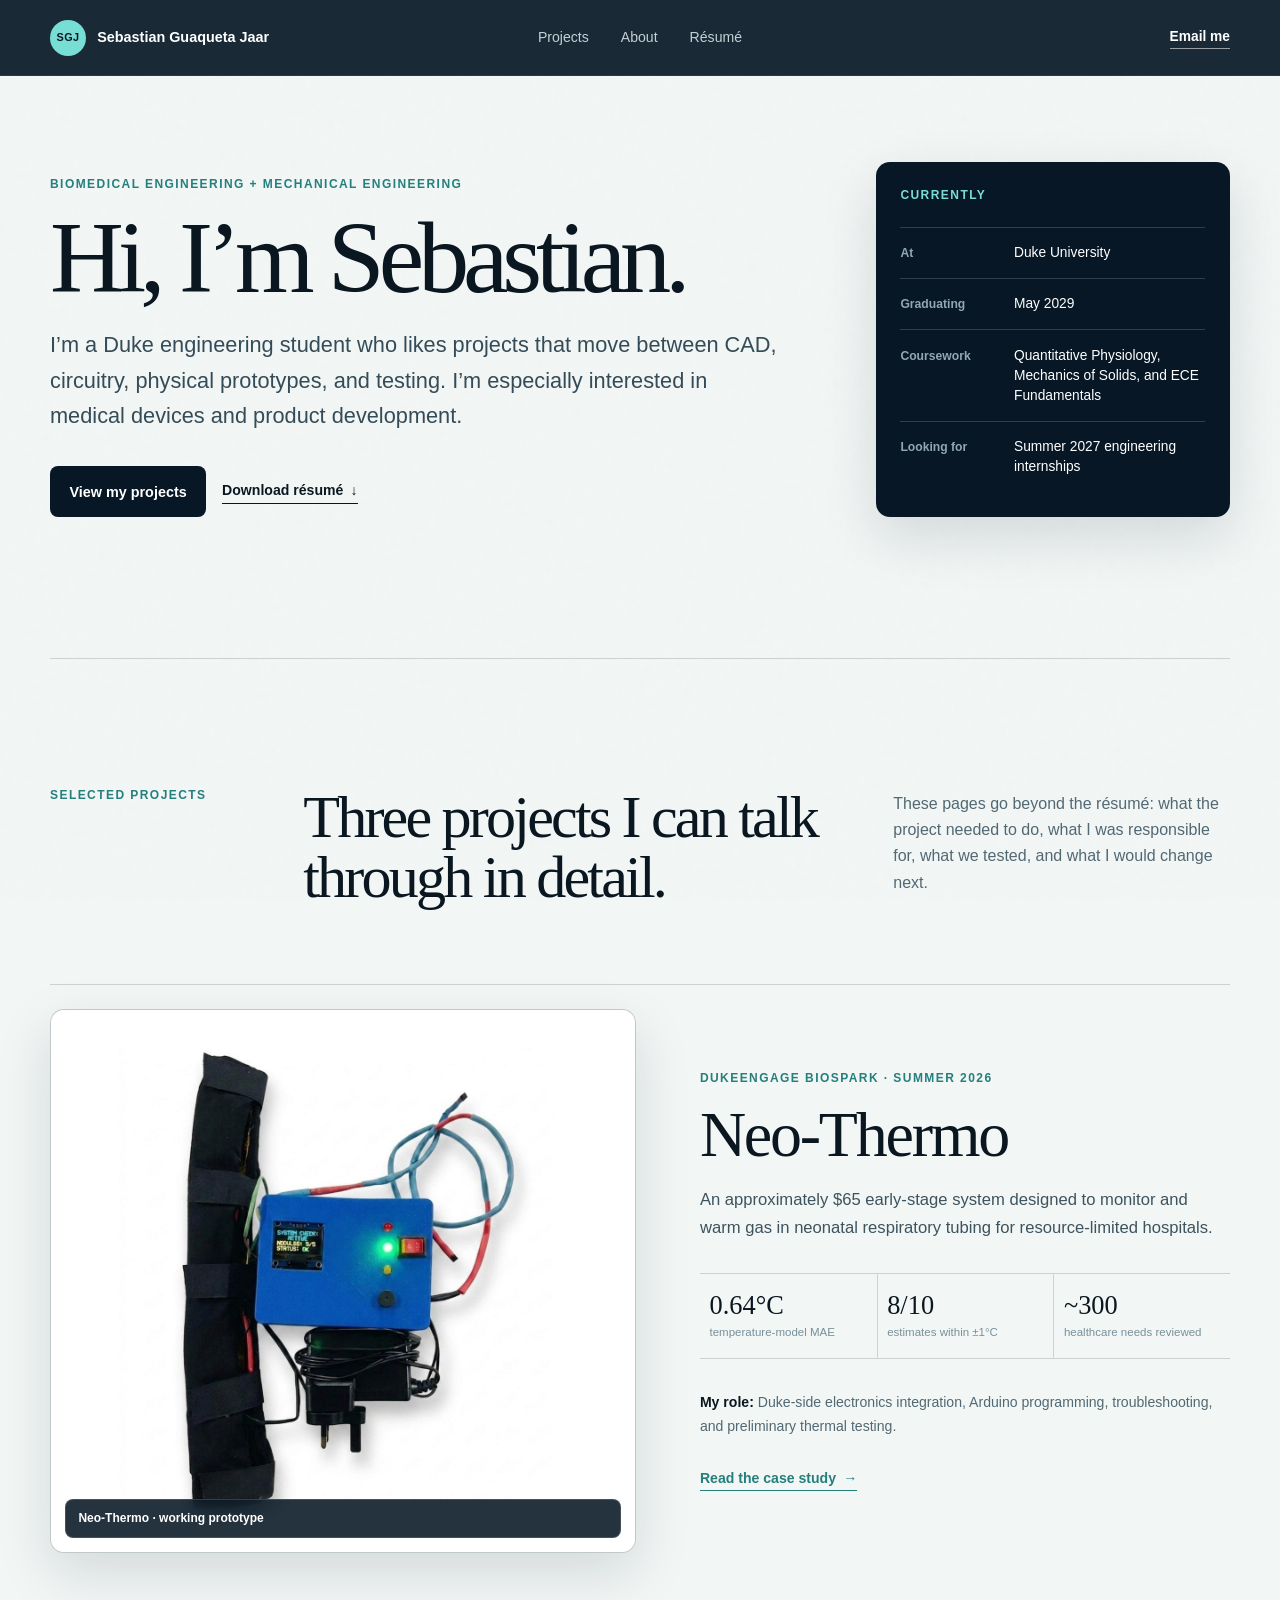
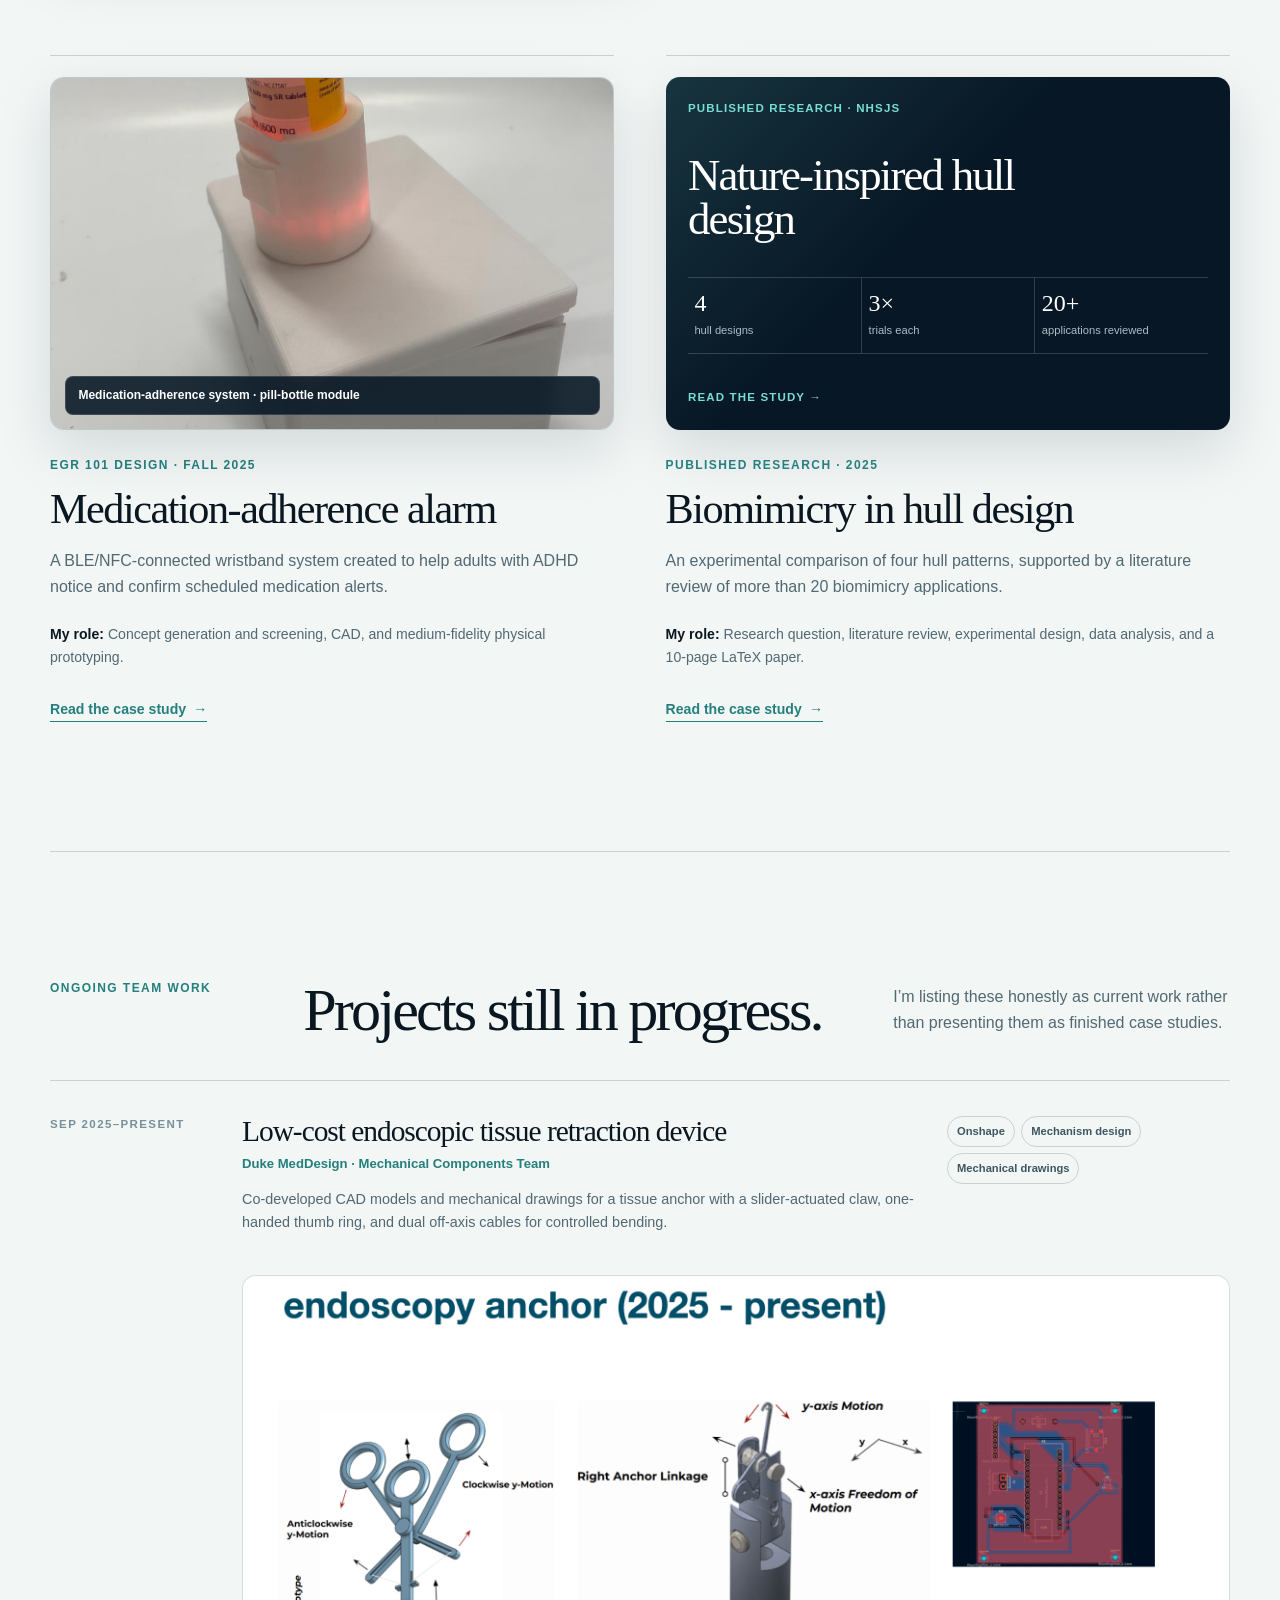
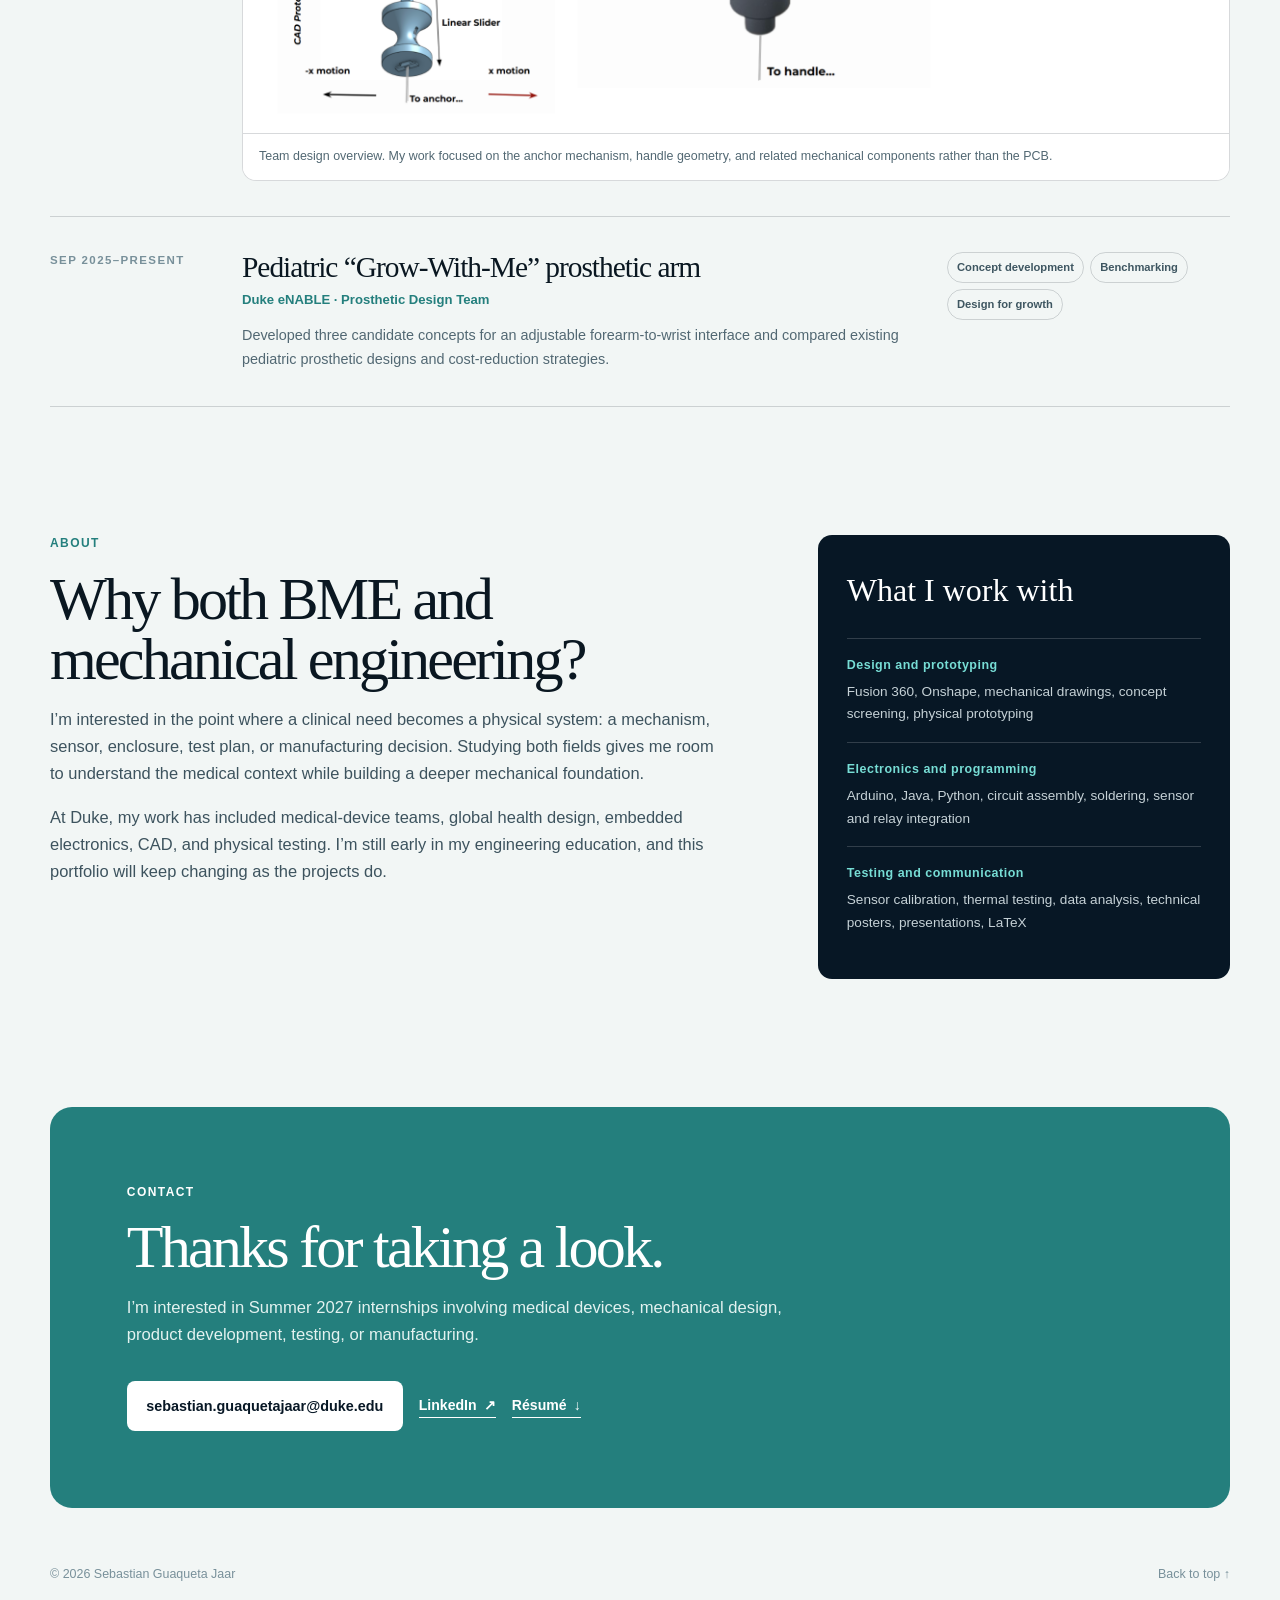
==== commit 2f16741e: "Add files via upload" ====
--- a/index.html
+++ b/index.html
@@ -5,360 +5,317 @@
     <meta name="viewport" content="width=device-width, initial-scale=1.0" />
     <meta
       name="description"
-      content="Neo-Thermo: Sebastian Guaqueta Jaar's work on an early-stage system for monitoring and warming gas in neonatal respiratory tubing."
+      content="Sebastian Guaqueta Jaar is a Duke biomedical and mechanical engineering student interested in medical-device design, prototyping, and testing."
     />
     <meta name="theme-color" content="#071725" />
-    <meta property="og:title" content="Neo-Thermo — Sebastian Guaqueta Jaar" />
+    <meta property="og:title" content="Sebastian Guaqueta Jaar — Engineering Portfolio" />
     <meta
       property="og:description"
-      content="Requirements, electronics integration, troubleshooting, and preliminary thermal testing for an early-stage neonatal respiratory-gas warming concept."
+      content="Biomedical and mechanical engineering projects, including medical-device prototypes, CAD, electronics, and physical testing."
     />
-    <meta property="og:type" content="article" />
-    <link rel="icon" href="../../assets/sgj-mark.svg" type="image/svg+xml" />
-    <link rel="stylesheet" href="../../styles.css" />
-    <script src="../../script.js" defer></script>
-    <title>Neo-Thermo — Sebastian Guaqueta Jaar</title>
+    <meta property="og:type" content="website" />
+    <link rel="icon" href="assets/sgj-mark.svg" type="image/svg+xml" />
+    <link rel="stylesheet" href="styles.css" />
+    <script src="script.js" defer></script>
+    <title>Sebastian Guaqueta Jaar — Engineering Portfolio</title>
   </head>
   <body>
     <a class="skip-link" href="#main">Skip to main content</a>
 
     <header class="site-header" data-header>
-      <a class="brand" href="../../" aria-label="Sebastian Guaqueta Jaar, home">
+      <a class="brand" href="#top" aria-label="Sebastian Guaqueta Jaar, home">
         <span class="brand-mark" aria-hidden="true">SGJ</span>
         <span>Sebastian Guaqueta Jaar</span>
       </a>
       <nav class="site-nav" aria-label="Primary navigation">
-        <a href="../../#work">Projects</a>
-        <a href="../../#about">About</a>
-        <a href="../../Sebastian-Guaqueta-Jaar-Resume.pdf" download>Résumé</a>
+        <a href="#work">Projects</a>
+        <a href="#about">About</a>
+        <a href="Sebastian-Guaqueta-Jaar-Resume.pdf" download>Résumé</a>
       </nav>
       <a class="header-contact" href="mailto:sebastian.guaquetajaar@duke.edu">Email me</a>
     </header>
 
     <main id="main">
-      <section class="case-hero page-width">
-        <a class="back-link reveal" href="../../#work">← All projects</a>
-        <p class="kicker reveal">DukeEngage BioSpark · Summer 2026</p>
-        <h1 class="reveal">Neo-Thermo</h1>
-        <p class="case-summary reveal">
-          An approximately $65 early-stage add-on system developed to monitor
-          and warm gas in neonatal respiratory tubing for resource-limited hospitals.
-        </p>
-        <dl class="case-facts reveal">
-          <div>
-            <dt>My role</dt>
-            <dd>Duke-side electronics integration, programming, troubleshooting, and testing</dd>
-          </div>
-          <div>
-            <dt>Team</dt>
-            <dd>Two Makerere University engineering students and Duke BioSpark</dd>
-          </div>
-          <div>
-            <dt>Tools</dt>
-            <dd>Arduino, temperature sensors, relay control, OLED, LEDs, buzzer</dd>
-          </div>
-          <div>
-            <dt>Status</dt>
-            <dd>Early-stage educational prototype; not clinically validated</dd>
-          </div>
-        </dl>
-        <div class="case-actions reveal">
-          <a
-            class="button button-dark"
-            href="../../assets/neo-thermo-poster.pdf"
-            target="_blank"
-            rel="noopener noreferrer"
-          >
-            View the team project poster ↗
+      <section class="home-hero page-width" id="top">
+        <div class="hero-main reveal">
+          <p class="kicker">Biomedical Engineering + Mechanical Engineering</p>
+          <h1>Hi, I’m Sebastian.</h1>
+          <p class="hero-intro">
+            I’m a Duke engineering student who likes projects that move between
+            CAD, circuitry, physical prototypes, and testing. I’m especially
+            interested in medical devices and product development.
+          </p>
+          <div class="hero-links">
+            <a class="button button-dark" href="#work">View my projects</a>
+            <a class="plain-link" href="Sebastian-Guaqueta-Jaar-Resume.pdf" download>
+              Download résumé <span aria-hidden="true">↓</span>
+            </a>
+          </div>
+        </div>
+
+        <aside class="current-card reveal" aria-label="Current information">
+          <p class="small-label">Currently</p>
+          <dl>
+            <div>
+              <dt>At</dt>
+              <dd>Duke University</dd>
+            </div>
+            <div>
+              <dt>Graduating</dt>
+              <dd>May 2029</dd>
+            </div>
+            <div>
+              <dt>Coursework</dt>
+              <dd>Quantitative Physiology, Mechanics of Solids, and ECE Fundamentals</dd>
+            </div>
+            <div>
+              <dt>Looking for</dt>
+              <dd>Summer 2027 engineering internships</dd>
+            </div>
+          </dl>
+        </aside>
+      </section>
+
+      <section class="work page-width" id="work" aria-labelledby="work-title">
+        <div class="section-intro reveal">
+          <p class="kicker">Selected projects</p>
+          <h2 id="work-title">Three projects I can talk through in detail.</h2>
+          <p>
+            These pages go beyond the résumé: what the project needed to do,
+            what I was responsible for, what we tested, and what I would change next.
+          </p>
+        </div>
+
+        <article class="feature-card reveal">
+          <a class="feature-media project-cover project-cover-contain" href="projects/neo-thermo/" aria-label="Read the Neo-Thermo project">
+            <img
+              src="assets/neo-thermo-prototype.jpg"
+              alt="Neo-Thermo prototype with insulated heating wrap, blue electronics enclosure, OLED display, indicator lights, and power adapter"
+            />
+            <span class="cover-label">Neo-Thermo · working prototype</span>
           </a>
-        </div>
-      </section>
-
-      <section class="case-media-hero page-width reveal">
-        <figure class="project-figure project-figure-hero">
-          <img
-            src="../../assets/neo-thermo-prototype.jpg"
-            alt="Complete Neo-Thermo prototype with the insulated wrap, electronics enclosure, OLED display, status lights, buzzer, and power adapter"
-          />
-          <figcaption>
-            The Duke-side prototype used for preliminary benchtop testing.
-            The insulated wrap sits beside the control enclosure and power hardware.
-          </figcaption>
-        </figure>
-      </section>
-
-      <section class="case-section page-width">
-        <div class="case-section-label reveal">
-          <span>01</span>
-          <h2>The need</h2>
-        </div>
-        <div class="case-prose reveal">
-          <p class="lead">
-            The project began with a broad question: which hospital need could
-            our Duke–Makerere team address with a device that was safe, affordable,
-            compatible with existing equipment, and repairable locally?
-          </p>
-          <p>
-            We helped review and prioritize roughly 300 healthcare needs, then
-            used stakeholder interviews, clinical literature, and relevant
-            device standards to focus on respiratory-gas temperature near the
-            neonatal patient interface.
-          </p>
-          <p>
-            Neo-Thermo was designed as an add-on rather than a replacement for
-            existing oxygen and humidification equipment. It monitors temperature
-            and uses controlled heating to reduce cooling along the tubing. It
-            does not add humidity.
-          </p>
-        </div>
-      </section>
-
-      <aside class="decision-section page-width reveal" aria-labelledby="neo-decision-title">
-        <p class="small-label">Key design decision</p>
-        <h2 id="neo-decision-title">Build an add-on, not a replacement.</h2>
-        <p>
-          Replacing an entire respiratory system would be expensive and difficult
-          to maintain. We instead designed the heater as a removable wrap that
-          could work with equipment already present at the partner hospital.
-        </p>
-      </aside>
-
-      <section class="requirements-band">
-        <div class="page-width">
-          <div class="case-section-label light-label reveal">
-            <span>02</span>
-            <h2>Design requirements</h2>
-          </div>
-          <div class="requirements-grid reveal">
-            <article>
-              <h3>34–37°C</h3>
-              <p>Target delivered-gas temperature near the patient connection</p>
-            </article>
-            <article>
-              <h3>2–10 L/min</h3>
-              <p>Intended neonatal flow range for future controlled testing</p>
-            </article>
-            <article>
-              <h3>&lt;80%</h3>
-              <p>Target heater duty cycle at the highest design flow</p>
-            </article>
-            <article>
-              <h3>~$65</h3>
-              <p>Approximate early prototype cost</p>
-            </article>
-          </div>
-          <p class="band-note reveal">
-            Other requirements included sensor-failure alerts, compatibility
-            with existing equipment, low-cost components, and practical repairability.
-          </p>
-        </div>
-      </section>
-
-      <section class="case-section page-width">
-        <div class="case-section-label reveal">
-          <span>03</span>
-          <h2>How the prototype worked</h2>
-        </div>
-        <div class="system-block reveal" role="img" aria-label="Temperature sensors feed Arduino control logic, which regulates the heater and drives the display and safety alerts">
-          <div>
-            <span>Input</span>
-            <strong>Temperature sensors</strong>
-            <small>Monitor the heater and tubing</small>
-          </div>
-          <b aria-hidden="true">→</b>
-          <div>
-            <span>Control</span>
-            <strong>Arduino logic</strong>
-            <small>Compare readings with thresholds</small>
-          </div>
-          <b aria-hidden="true">→</b>
-          <div>
-            <span>Output</span>
-            <strong>Heater + interface</strong>
-            <small>Relay, OLED, LEDs, and alarm</small>
-          </div>
-        </div>
-        <div class="case-prose offset-prose reveal">
-          <p>
-            The heater switched on below 35.5°C and off at or above 37.0°C.
-            Additional thresholds flagged unsafe-low, unsafe-high, and
-            disconnected-sensor conditions. The display and status lights were
-            intended to make the system understandable without specialized training.
-          </p>
-        </div>
-      </section>
-
-      <section class="case-section page-width">
-        <div class="case-section-label reveal">
-          <span>04</span>
-          <h2>What I was responsible for</h2>
-        </div>
-        <div class="contribution-grid reveal">
-          <article>
-            <h3>Electronics integration</h3>
+          <div class="feature-copy">
+            <p class="project-context">DukeEngage BioSpark · Summer 2026</p>
+            <h3><a href="projects/neo-thermo/">Neo-Thermo</a></h3>
             <p>
-              Assembled the Duke-side circuit and connected the sensors,
-              relay-controlled heater, OLED display, status LEDs, and buzzer.
+              An approximately $65 early-stage system designed to monitor and warm
+              gas in neonatal respiratory tubing for resource-limited hospitals.
             </p>
+            <dl class="quick-results">
+              <div>
+                <dt>0.64°C</dt>
+                <dd>temperature-model MAE</dd>
+              </div>
+              <div>
+                <dt>8/10</dt>
+                <dd>estimates within ±1°C</dd>
+              </div>
+              <div>
+                <dt>~300</dt>
+                <dd>healthcare needs reviewed</dd>
+              </div>
+            </dl>
+            <p class="role-note">
+              <strong>My role:</strong> Duke-side electronics integration,
+              Arduino programming, troubleshooting, and preliminary thermal testing.
+            </p>
+            <a class="project-link" href="projects/neo-thermo/">
+              Read the case study <span aria-hidden="true">→</span>
+            </a>
+          </div>
+        </article>
+
+        <div class="project-card-grid">
+          <article class="project-card reveal">
+            <a class="card-media project-cover" href="projects/medication-adherence/" aria-label="Read the medication adherence project">
+              <img
+                src="assets/medication-pill-module.jpg"
+                alt="Medication-adherence prototype with an illuminated pill-bottle module mounted on a white electronics enclosure"
+                loading="lazy"
+              />
+              <span class="cover-label">Medication-adherence system · pill-bottle module</span>
+            </a>
+            <div class="card-copy">
+              <p class="project-context">EGR 101 Design · Fall 2025</p>
+              <h3><a href="projects/medication-adherence/">Medication-adherence alarm</a></h3>
+              <p>
+                A BLE/NFC-connected wristband system created to help adults with
+                ADHD notice and confirm scheduled medication alerts.
+              </p>
+              <p class="role-note">
+                <strong>My role:</strong> Concept generation and screening,
+                CAD, and medium-fidelity physical prototyping.
+              </p>
+              <a class="project-link" href="projects/medication-adherence/">
+                Read the case study <span aria-hidden="true">→</span>
+              </a>
+            </div>
           </article>
-          <article>
-            <h3>Arduino programming</h3>
-            <p>
-              Implemented temperature thresholds, display output, heater control,
-              visible status states, alarms, and sensor-error detection.
-            </p>
+
+          <article class="project-card reveal">
+            <a class="card-media research-cover" href="projects/biomimicry-hull/" aria-label="Read the biomimicry hull research project">
+              <span class="research-cover-top">Published research · NHSJS</span>
+              <strong>Nature-inspired hull design</strong>
+              <dl>
+                <div>
+                  <dt>4</dt>
+                  <dd>hull designs</dd>
+                </div>
+                <div>
+                  <dt>3×</dt>
+                  <dd>trials each</dd>
+                </div>
+                <div>
+                  <dt>20+</dt>
+                  <dd>applications reviewed</dd>
+                </div>
+              </dl>
+              <span class="research-cover-foot">Read the study <span aria-hidden="true">→</span></span>
+            </a>
+            <div class="card-copy">
+              <p class="project-context">Published research · 2025</p>
+              <h3><a href="projects/biomimicry-hull/">Biomimicry in hull design</a></h3>
+              <p>
+                An experimental comparison of four hull patterns, supported by
+                a literature review of more than 20 biomimicry applications.
+              </p>
+              <p class="role-note">
+                <strong>My role:</strong> Research question, literature review,
+                experimental design, data analysis, and a 10-page LaTeX paper.
+              </p>
+              <a class="project-link" href="projects/biomimicry-hull/">
+                Read the case study <span aria-hidden="true">→</span>
+              </a>
+            </div>
           </article>
-          <article>
-            <h3>Troubleshooting</h3>
-            <p>
-              Diagnosed component and power-integration failures, remapped sensors,
-              replaced damaged hardware, and continued testing on a rebuilt setup.
-            </p>
+        </div>
+      </section>
+
+      <section class="ongoing page-width" aria-labelledby="ongoing-title">
+        <div class="section-intro compact-intro reveal">
+          <p class="kicker">Ongoing team work</p>
+          <h2 id="ongoing-title">Projects still in progress.</h2>
+          <p>
+            I’m listing these honestly as current work rather than presenting
+            them as finished case studies.
+          </p>
+        </div>
+        <div class="ongoing-list">
+          <article class="ongoing-item reveal">
+            <p class="ongoing-date">Sep 2025–Present</p>
+            <div>
+              <h3>Low-cost endoscopic tissue retraction device</h3>
+              <p class="ongoing-org">Duke MedDesign · Mechanical Components Team</p>
+              <p>
+                Co-developed CAD models and mechanical drawings for a tissue anchor
+                with a slider-actuated claw, one-handed thumb ring, and dual
+                off-axis cables for controlled bending.
+              </p>
+            </div>
+            <ul class="simple-tags" aria-label="Endoscopic device skills">
+              <li>Onshape</li>
+              <li>Mechanism design</li>
+              <li>Mechanical drawings</li>
+            </ul>
+            <figure class="ongoing-figure">
+              <img
+                src="assets/endoscopy-anchor-overview.png"
+                alt="Three team design views for the endoscopy anchor: a CAD prototype, the right-anchor linkage, and a PCB layout"
+                loading="lazy"
+              />
+              <figcaption>
+                Team design overview. My work focused on the anchor mechanism,
+                handle geometry, and related mechanical components rather than the PCB.
+              </figcaption>
+            </figure>
           </article>
-          <article>
-            <h3>Preliminary testing</h3>
-            <p>
-              Calibrated sensors, ran thermal tests, compared insulation concepts,
-              and documented results and limitations in a poster and presentation.
-            </p>
+
+          <article class="ongoing-item reveal">
+            <p class="ongoing-date">Sep 2025–Present</p>
+            <div>
+              <h3>Pediatric “Grow-With-Me” prosthetic arm</h3>
+              <p class="ongoing-org">Duke eNABLE · Prosthetic Design Team</p>
+              <p>
+                Developed three candidate concepts for an adjustable
+                forearm-to-wrist interface and compared existing pediatric
+                prosthetic designs and cost-reduction strategies.
+              </p>
+            </div>
+            <ul class="simple-tags" aria-label="Prosthetic project skills">
+              <li>Concept development</li>
+              <li>Benchmarking</li>
+              <li>Design for growth</li>
+            </ul>
           </article>
         </div>
       </section>
 
-      <section class="case-section page-width">
-        <div class="case-section-label reveal">
-          <span>05</span>
-          <h2>The build was not a straight line</h2>
-        </div>
-        <div class="build-log reveal">
-          <article>
-            <p class="log-step">Power integration</p>
-            <h3>An early Nano and OLED were damaged.</h3>
-            <p>
-              The failure exposed how easy it was to create a costly mistake
-              while combining 12 V heating hardware with 5 V electronics.
-              I replaced the damaged components, rebuilt the setup, and treated
-              electrical protection as a major requirement for a future iteration.
-            </p>
-          </article>
-          <article>
-            <p class="log-step">Insulation comparison</p>
-            <h3>More material did not automatically mean a better design.</h3>
-            <p>
-              We compared a foam-and-cloth prototype with a version that added
-              an outer rubber layer. The added layer did not provide enough benefit
-              to justify the additional complexity.
-            </p>
-          </article>
-          <article>
-            <p class="log-step">Continuous-heater test</p>
-            <h3>A hot pad did not guarantee useful heat transfer.</h3>
-            <p>
-              In one test, the heater-pad reading approached 88°C before a pad-sensor
-              error while the outside of the foam remained only slightly warm.
-              That result reinforced the need to evaluate the entire thermal path,
-              not just the heater temperature.
-            </p>
-          </article>
-        </div>
-      </section>
-
-      <section class="single-project-figure page-width">
-        <figure class="project-figure reveal">
-          <img
-            src="../../assets/neo-thermo-heating-wrap.jpg"
-            alt="Opened Neo-Thermo heating wrap showing respiratory tubing, temperature sensor, flexible heater, foam insulation, and Velcro straps"
-            loading="lazy"
-          />
-          <figcaption>
-            Opened heating wrap showing the tubing path, flexible heater,
-            temperature sensor, foam insulation, and Velcro closure.
-          </figcaption>
-        </figure>
-      </section>
-
-      <section class="results-section page-width">
-        <div class="case-section-label reveal">
-          <span>06</span>
-          <h2>Preliminary results</h2>
-        </div>
-        <div class="results-layout">
-          <div class="results-numbers reveal">
-            <article>
-              <strong>0.64°C</strong>
-              <span>Mean absolute error of the temperature-estimation model</span>
-            </article>
-            <article>
-              <strong>8/10</strong>
-              <span>Estimates within ±1°C of the measured value</span>
-            </article>
-          </div>
-          <figure class="project-figure graph-figure reveal">
-            <img
-              src="../../assets/neo-thermo-temperature-graph.jpg"
-              alt="Line graph comparing measured and predicted internal air temperature over 15 minutes, with a shaded plus-or-minus one degree Celsius criterion"
-              loading="lazy"
-            />
-            <figcaption>
-              Predicted versus measured internal-air temperature. Eight of ten
-              estimates met the ±1°C criterion; mean absolute error was 0.64°C.
-            </figcaption>
-          </figure>
-        </div>
-        <div class="case-prose offset-prose reveal">
-          <p>
-            These results were encouraging, but the dataset was small and the
-            benchtop setup did not establish clinical performance. I would not
-            use the model or the prototype to make a medical claim.
-          </p>
-          <p>
-            The poster testing also recorded an eight-minute warm-up to 34°C
-            and successful heater shutdown when a temperature-sensor connection
-            was removed. Usability testing had not yet been completed.
-          </p>
-        </div>
-      </section>
-
-      <section class="next-section">
-        <div class="page-width next-layout">
-          <div class="case-section-label light-label reveal">
-            <span>07</span>
-            <h2>What I would do next</h2>
-          </div>
-          <ol class="next-list reveal">
-            <li>
-              <span>01</span>
-              <p>Test delivered-gas temperature across controlled flow rates from 2–10 L/min.</p>
-            </li>
-            <li>
-              <span>02</span>
-              <p>Redesign the thermal path so heat transfer is useful without allowing unsafe local temperatures.</p>
-            </li>
-            <li>
-              <span>03</span>
-              <p>Add more formal electrical protection, fault testing, and independent temperature cutoffs.</p>
-            </li>
-            <li>
-              <span>04</span>
-              <p>Evaluate the system with the humidification equipment and tubing used by the intended hospital partners.</p>
-            </li>
-            <li>
-              <span>05</span>
-              <p>Expand the test dataset before revising or relying on the temperature-estimation model.</p>
-            </li>
-          </ol>
-        </div>
-      </section>
-
-      <nav class="case-navigation page-width" aria-label="Project navigation">
-        <a href="../../#work">← All projects</a>
-        <a href="../medication-adherence/">Next: Medication-adherence alarm →</a>
-      </nav>
+      <section class="about page-width" id="about" aria-labelledby="about-title">
+        <div class="about-copy reveal">
+          <p class="kicker">About</p>
+          <h2 id="about-title">Why both BME and mechanical engineering?</h2>
+          <p>
+            I’m interested in the point where a clinical need becomes a physical
+            system: a mechanism, sensor, enclosure, test plan, or manufacturing
+            decision. Studying both fields gives me room to understand the medical
+            context while building a deeper mechanical foundation.
+          </p>
+          <p>
+            At Duke, my work has included medical-device teams, global health
+            design, embedded electronics, CAD, and physical testing. I’m still
+            early in my engineering education, and this portfolio will keep changing
+            as the projects do.
+          </p>
+        </div>
+
+        <aside class="skills-card reveal">
+          <h3>What I work with</h3>
+          <div class="skill-group">
+            <h4>Design and prototyping</h4>
+            <p>Fusion 360, Onshape, mechanical drawings, concept screening, physical prototyping</p>
+          </div>
+          <div class="skill-group">
+            <h4>Electronics and programming</h4>
+            <p>Arduino, Java, Python, circuit assembly, soldering, sensor and relay integration</p>
+          </div>
+          <div class="skill-group">
+            <h4>Testing and communication</h4>
+            <p>Sensor calibration, thermal testing, data analysis, technical posters, presentations, LaTeX</p>
+          </div>
+        </aside>
+      </section>
+
+      <section class="contact page-width" aria-labelledby="contact-title">
+        <div class="contact-inner reveal">
+          <p class="kicker">Contact</p>
+          <h2 id="contact-title">Thanks for taking a look.</h2>
+          <p>
+            I’m interested in Summer 2027 internships involving medical devices,
+            mechanical design, product development, testing, or manufacturing.
+          </p>
+          <div class="contact-links">
+            <a class="button button-light" href="mailto:sebastian.guaquetajaar@duke.edu">
+              sebastian.guaquetajaar@duke.edu
+            </a>
+            <a
+              class="plain-link plain-link-light"
+              href="https://www.linkedin.com/in/sebastian-guaqueta-jaar"
+              target="_blank"
+              rel="noopener noreferrer"
+            >
+              LinkedIn <span aria-hidden="true">↗</span>
+            </a>
+            <a class="plain-link plain-link-light" href="Sebastian-Guaqueta-Jaar-Resume.pdf" download>
+              Résumé <span aria-hidden="true">↓</span>
+            </a>
+          </div>
+        </div>
+      </section>
     </main>
 
     <footer class="site-footer page-width">
       <p>© <span data-year>2026</span> Sebastian Guaqueta Jaar</p>
-      <a href="mailto:sebastian.guaquetajaar@duke.edu">sebastian.guaquetajaar@duke.edu</a>
+      <a href="#top">Back to top ↑</a>
     </footer>
   </body>
 </html>
